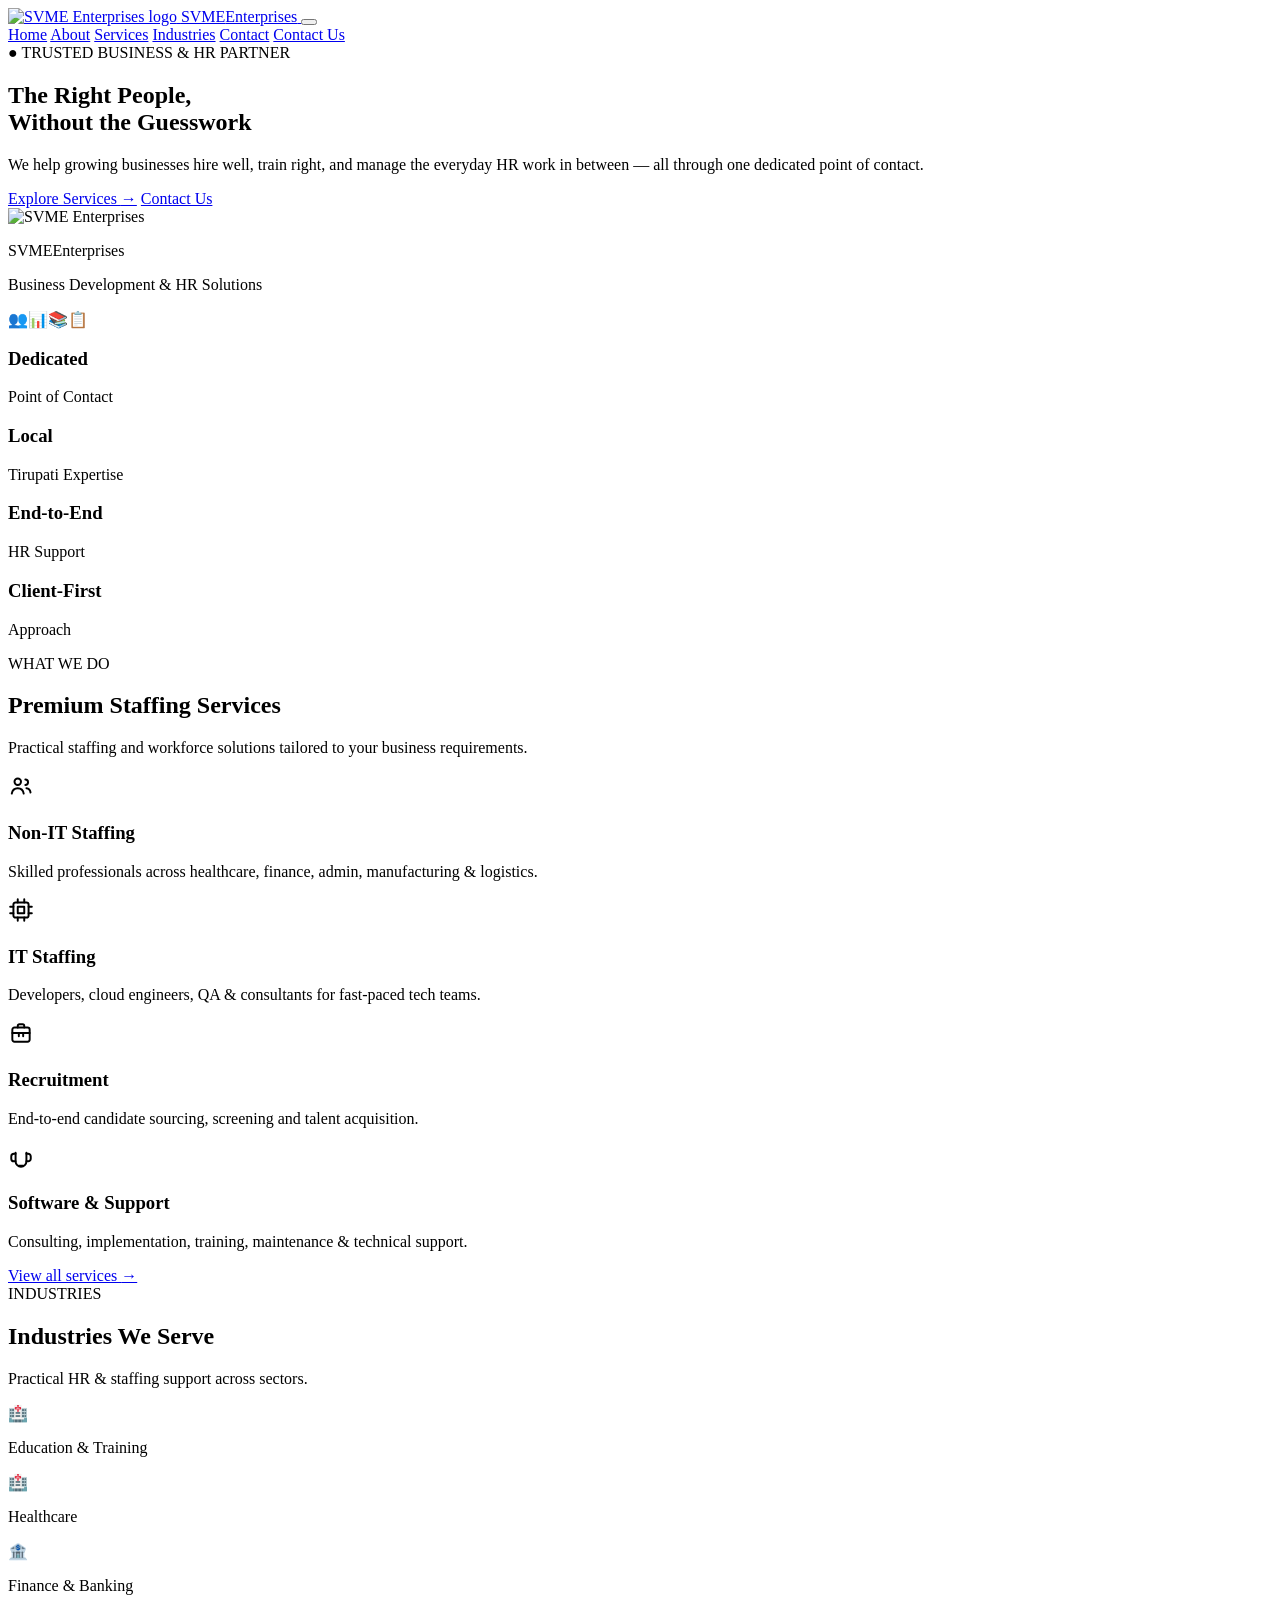
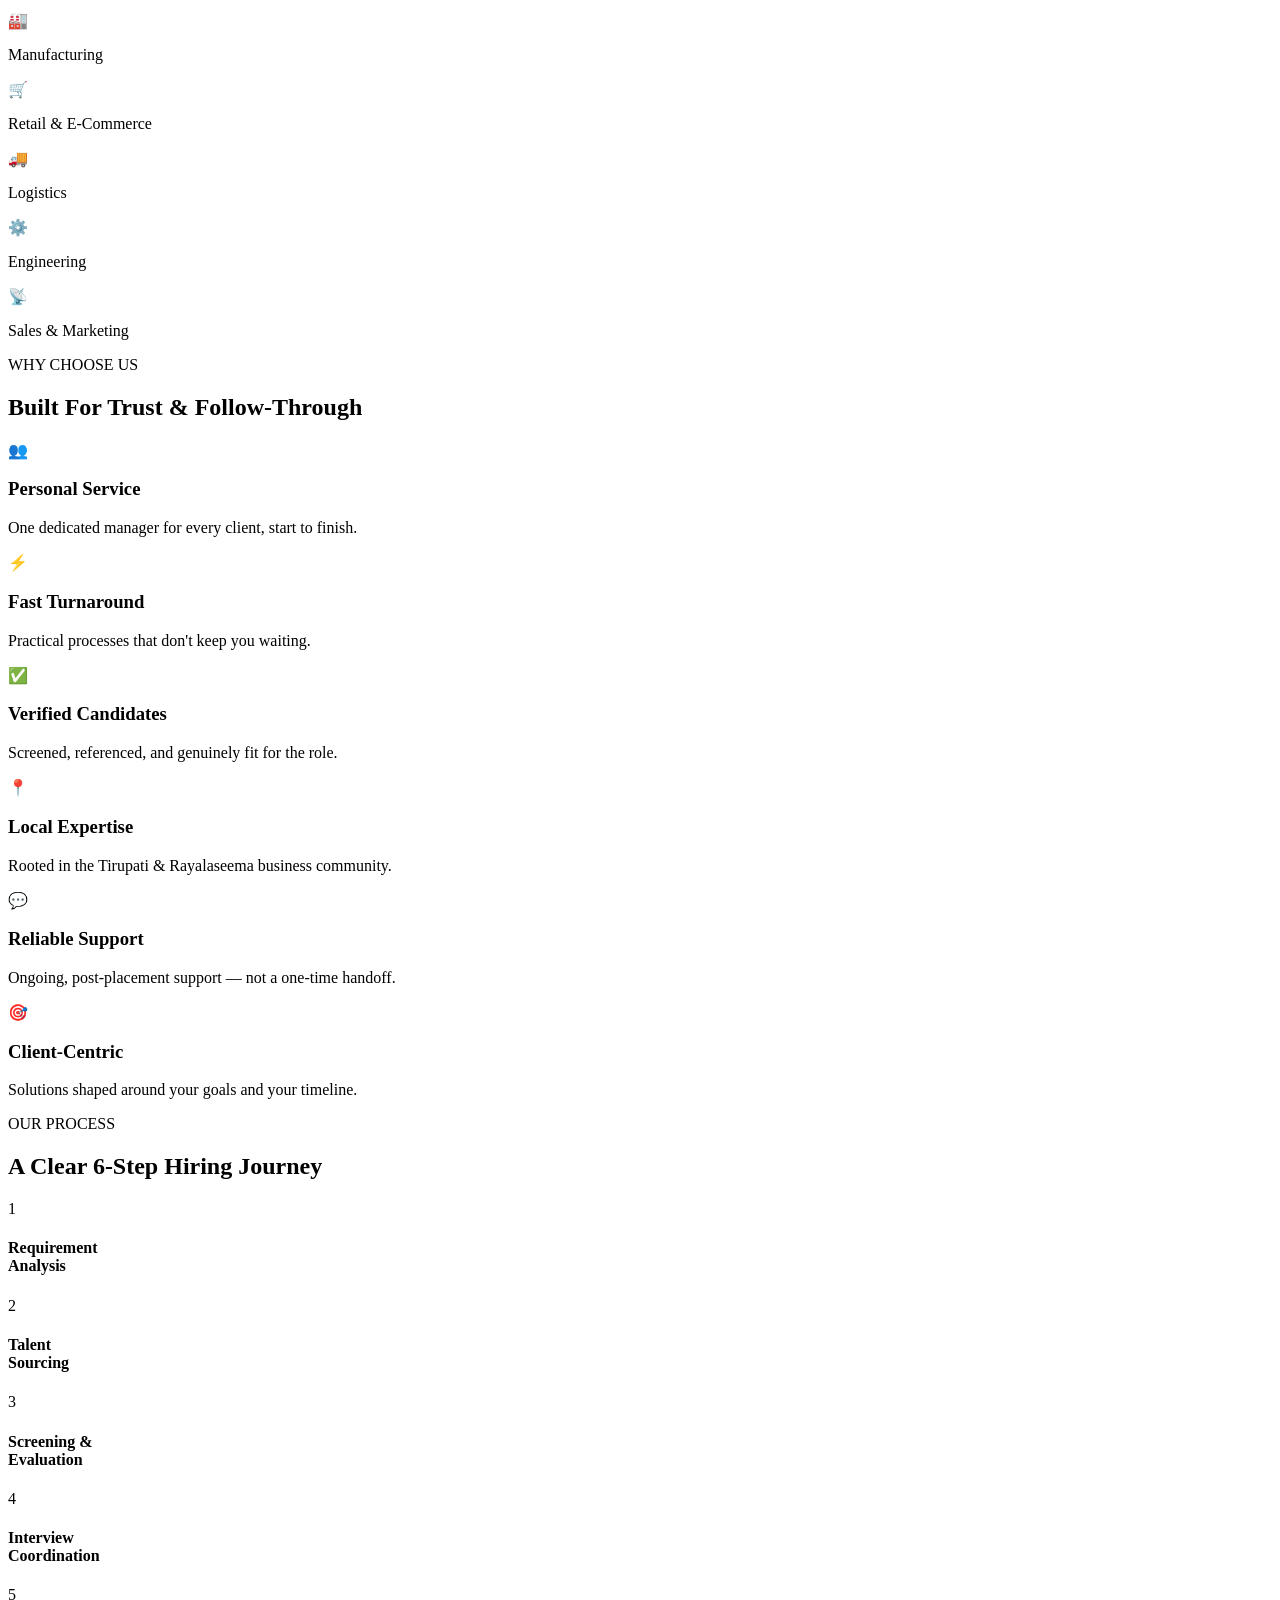
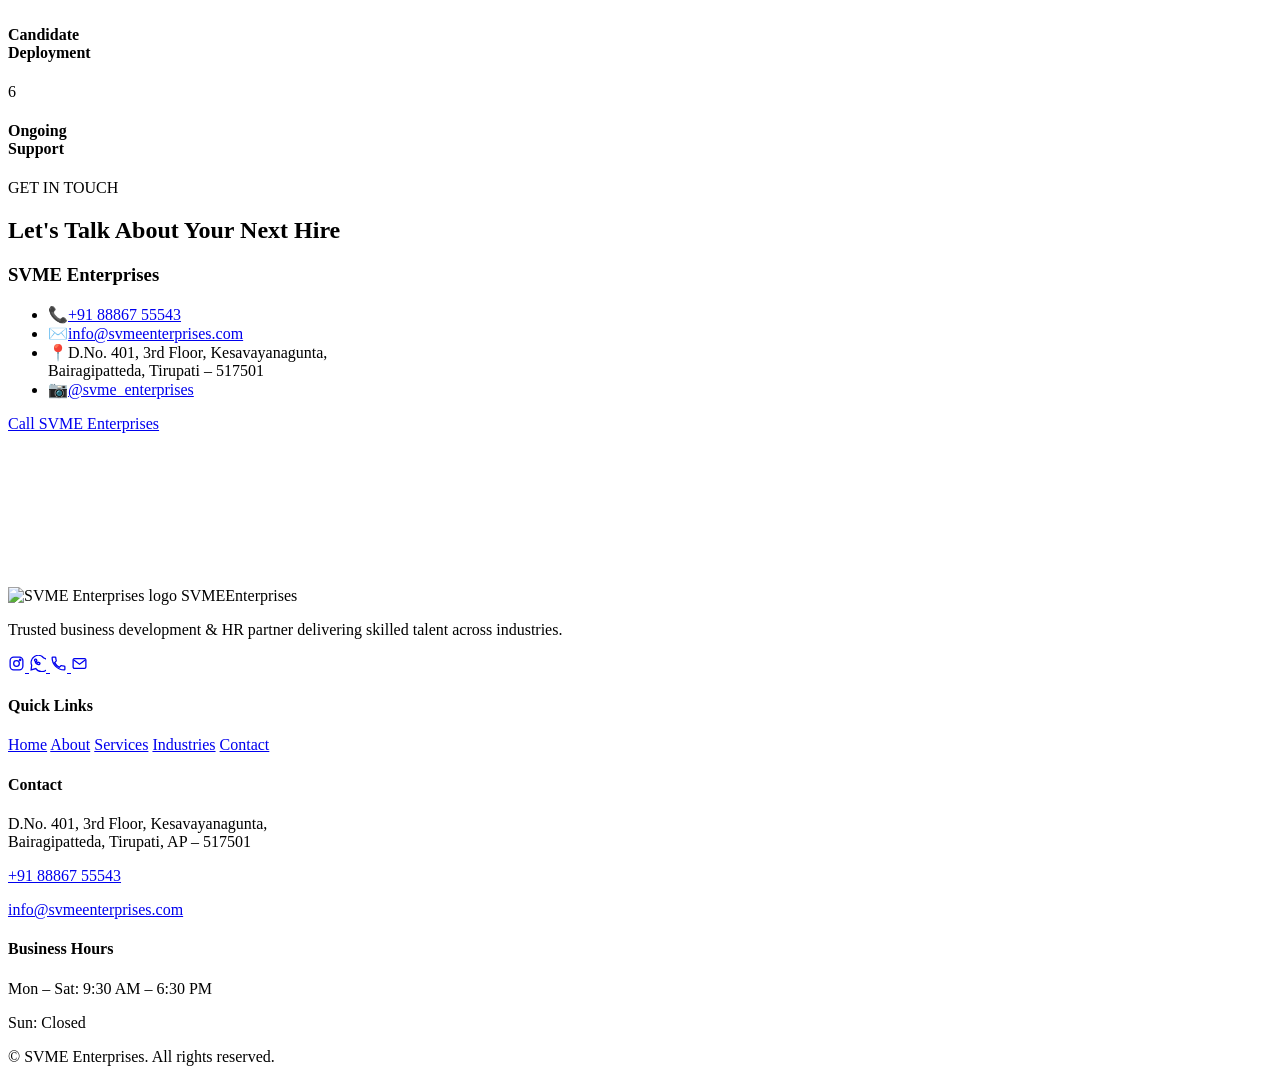
==== index.html @ 437296a8 "Add files via upload" ====
<!DOCTYPE html>
<html lang="en">
<head>
<meta charset="UTF-8">
<meta name="viewport" content="width=device-width, initial-scale=1.0">
<title>SVME Enterprises | Business Development &amp; HR Staffing Partner</title>
<meta name="description" content="SVME Enterprises — Trusted business development, recruitment &amp; HR staffing partner based in Tirupati, Andhra Pradesh.">
<link rel="icon" type="image/png" href="assets/logo.png">
<link rel="preconnect" href="https://fonts.googleapis.com">
<link rel="preconnect" href="https://fonts.gstatic.com" crossorigin>
<link href="https://fonts.googleapis.com/css2?family=Poppins:wght@500;600;700;800&amp;family=Playfair+Display:wght@700;800&amp;family=Inter:wght@400;500;600&amp;display=swap" rel="stylesheet">
<link rel="stylesheet" href="css/style.css">
</head>
<body>

<!-- Header -->
<header class="site-header" id="top">
  <div class="wrap header-inner">
    <a class="brand" href="index.html">
      <img src="assets/logo.png" alt="SVME Enterprises logo" class="brand-logo">
      <span class="brand-name"><span class="brand-svme">SVME</span><span class="brand-ent">Enterprises</span></span>
    </a>

    <button class="nav-toggle" id="navToggle" aria-label="Toggle navigation" aria-expanded="false">
      <span></span><span></span><span></span>
    </button>

    <nav class="site-nav" id="siteNav">
      <a href="index.html">Home</a>
      <a href="about.html">About</a>
      <a href="services.html">Services</a>
      <a href="#industries">Industries</a>
      <a href="contact.html">Contact</a>
      <a class="btn-gradient nav-cta" href="contact.html">Contact Us</a>
    </nav>
  </div>
</header>

<!-- Hero -->
<section class="hero">
  <div class="wrap hero-inner">
    <div class="hero-copy">
      <span class="badge">&#9679; TRUSTED BUSINESS &amp; HR PARTNER</span>
      <h1>The Right People,<br>Without the <span class="grad-text">Guesswork</span></h1>
      <p class="hero-lead">
        We help growing businesses hire well, train right, and manage the
        everyday HR work in between &mdash; all through one dedicated point
        of contact.
      </p>
      <div class="hero-actions">
        <a href="services.html" class="btn-gradient btn-lg">Explore Services <span class="arrow">&rarr;</span></a>
        <a href="contact.html" class="btn-outline btn-lg">Contact Us</a>
      </div>
    </div>

    <div class="hero-visual">
      <div class="hero-glow"></div>
      <div class="hero-card">
        <img src="assets/logo.png" alt="SVME Enterprises" class="hero-logo">
        <p class="hero-card-title"><span class="brand-svme">SVME</span><span class="brand-ent block">Enterprises</span></p>
        <p class="hero-card-sub">Business Development &amp; HR Solutions</p>
        <div class="hero-card-row">
          <span>&#128101;</span><span>&#128202;</span><span>&#128218;</span><span>&#128203;</span>
        </div>
      </div>
    </div>
  </div>
</section>

<!-- Highlights strip -->
<section class="highlights">
  <div class="wrap highlights-grid">
    <div class="highlight"><h3>Dedicated</h3><p>Point of Contact</p></div>
    <div class="highlight"><h3>Local</h3><p>Tirupati Expertise</p></div>
    <div class="highlight"><h3>End&#8209;to&#8209;End</h3><p>HR Support</p></div>
    <div class="highlight"><h3>Client&#8209;First</h3><p>Approach</p></div>
  </div>
</section>

<!-- Services -->
<section class="section services" id="services">
  <div class="wrap">
    <span class="eyebrow center">WHAT WE DO</span>
    <h2 class="center">Premium Staffing Services</h2>
    <p class="section-sub center">Practical staffing and workforce solutions tailored to your business requirements.</p>

    <div class="card-grid four">
      <div class="feature-card service-card">
        <span class="icon-badge grad-1" aria-hidden="true">
          <svg viewBox="0 0 24 24" width="26" height="26" fill="none" stroke="currentColor" stroke-width="1.8" stroke-linecap="round" stroke-linejoin="round">
            <circle cx="9" cy="8" r="3"></circle><path d="M3.5 19c.5-3.2 2.2-5 5.5-5s5 1.8 5.5 5"></path>
            <path d="M16 11a2.5 2.5 0 1 0 0-5"></path><path d="M17 14c2.2.2 3.5 1.8 3.8 4"></path>
          </svg>
        </span>
        <h3>Non-IT Staffing</h3>
        <p>Skilled professionals across healthcare, finance, admin, manufacturing &amp; logistics.</p>
      </div>

      <div class="feature-card service-card">
        <span class="icon-badge grad-2" aria-hidden="true">
          <svg viewBox="0 0 24 24" width="26" height="26" fill="none" stroke="currentColor" stroke-width="1.8" stroke-linecap="round" stroke-linejoin="round">
            <rect x="5" y="5" width="14" height="14" rx="2"></rect>
            <path d="M9 2v3M15 2v3M9 19v3M15 19v3M2 9h3M2 15h3M19 9h3M19 15h3"></path>
            <path d="M9 9h6v6H9z"></path>
          </svg>
        </span>
        <h3>IT Staffing</h3>
        <p>Developers, cloud engineers, QA &amp; consultants for fast-paced tech teams.</p>
      </div>

      <div class="feature-card service-card">
        <span class="icon-badge grad-3" aria-hidden="true">
          <svg viewBox="0 0 24 24" width="26" height="26" fill="none" stroke="currentColor" stroke-width="1.8" stroke-linecap="round" stroke-linejoin="round">
            <rect x="4" y="7" width="16" height="13" rx="2"></rect>
            <path d="M9 7V5.5A1.5 1.5 0 0 1 10.5 4h3A1.5 1.5 0 0 1 15 5.5V7M4 12h16"></path>
            <path d="M10 12v3M14 12v3"></path>
          </svg>
        </span>
        <h3>Recruitment</h3>
        <p>End-to-end candidate sourcing, screening and talent acquisition.</p>
      </div>

      <div class="feature-card service-card">
        <span class="icon-badge grad-4" aria-hidden="true">
          <svg viewBox="0 0 24 24" width="26" height="26" fill="none" stroke="currentColor" stroke-width="1.8" stroke-linecap="round" stroke-linejoin="round">
            <path d="M7 8v8a5 5 0 0 0 10 0V8"></path>
            <path d="M7 9H5.5A2.5 2.5 0 0 0 3 11.5v2A2.5 2.5 0 0 0 5.5 16H7M17 9h1.5a2.5 2.5 0 0 1 2.5 2.5v2a2.5 2.5 0 0 1-2.5 2.5H17"></path>
            <path d="M10 20h4"></path>
          </svg>
        </span>
        <h3>Software &amp; Support</h3>
        <p>Consulting, implementation, training, maintenance &amp; technical support.</p>
      </div>
    </div>

    <div class="services-link-wrap">
      <a href="services.html" class="services-link">View all services <span aria-hidden="true">&rarr;</span></a>
    </div>
  </div>
</section>

<!-- Industries -->
<section class="section industries" id="industries">
  <div class="wrap">
    <span class="eyebrow center">INDUSTRIES</span>
    <h2 class="center">Industries We Serve</h2>
    <p class="section-sub center">Practical HR &amp; staffing support across sectors.</p>

    <div class="card-grid four industry-grid">
      <div class="industry-card"><span class="icon-badge grad-1">&#127973;</span><p>Education &amp; Training</p></div>
      <div class="industry-card"><span class="icon-badge grad-2">&#127973;&#65039;</span><p>Healthcare</p></div>
      <div class="industry-card"><span class="icon-badge grad-3">&#127974;</span><p>Finance &amp; Banking</p></div>
      <div class="industry-card"><span class="icon-badge grad-4">&#127981;</span><p>Manufacturing</p></div>
      <div class="industry-card"><span class="icon-badge grad-1">&#128722;</span><p>Retail &amp; E-Commerce</p></div>
      <div class="industry-card"><span class="icon-badge grad-2">&#128666;</span><p>Logistics</p></div>
      <div class="industry-card"><span class="icon-badge grad-3">&#9881;&#65039;</span><p>Engineering</p></div>
      <div class="industry-card"><span class="icon-badge grad-4">&#128225;</span><p>Sales &amp; Marketing</p></div>
    </div>
  </div>
</section>

<!-- Why choose us -->
<section class="section why">
  <div class="wrap">
    <span class="eyebrow center">WHY CHOOSE US</span>
    <h2 class="center">Built For Trust &amp; Follow&#8209;Through</h2>

    <div class="card-grid three">
      <div class="feature-card">
        <span class="icon-badge grad-1">&#128101;</span>
        <h3>Personal Service</h3>
        <p>One dedicated manager for every client, start to finish.</p>
      </div>
      <div class="feature-card">
        <span class="icon-badge grad-2">&#9889;</span>
        <h3>Fast Turnaround</h3>
        <p>Practical processes that don't keep you waiting.</p>
      </div>
      <div class="feature-card">
        <span class="icon-badge grad-3">&#9989;</span>
        <h3>Verified Candidates</h3>
        <p>Screened, referenced, and genuinely fit for the role.</p>
      </div>
      <div class="feature-card">
        <span class="icon-badge grad-4">&#128205;</span>
        <h3>Local Expertise</h3>
        <p>Rooted in the Tirupati &amp; Rayalaseema business community.</p>
      </div>
      <div class="feature-card">
        <span class="icon-badge grad-1">&#128172;</span>
        <h3>Reliable Support</h3>
        <p>Ongoing, post-placement support &mdash; not a one-time handoff.</p>
      </div>
      <div class="feature-card">
        <span class="icon-badge grad-2">&#127919;</span>
        <h3>Client-Centric</h3>
        <p>Solutions shaped around your goals and your timeline.</p>
      </div>
    </div>
  </div>
</section>

<!-- Process -->
<section class="section process">
  <div class="wrap">
    <span class="eyebrow center light">OUR PROCESS</span>
    <h2 class="center light">A Clear 6&#8209;Step Hiring Journey</h2>

    <div class="process-grid">
      <div class="process-step"><span class="step-badge">1</span><h4>Requirement<br>Analysis</h4></div>
      <div class="process-step"><span class="step-badge">2</span><h4>Talent<br>Sourcing</h4></div>
      <div class="process-step"><span class="step-badge">3</span><h4>Screening &amp;<br>Evaluation</h4></div>
      <div class="process-step"><span class="step-badge">4</span><h4>Interview<br>Coordination</h4></div>
      <div class="process-step"><span class="step-badge">5</span><h4>Candidate<br>Deployment</h4></div>
      <div class="process-step"><span class="step-badge">6</span><h4>Ongoing<br>Support</h4></div>
    </div>
  </div>
</section>

<!-- Contact -->
<section class="section contact" id="contact">
  <div class="wrap">
    <span class="eyebrow center">GET IN TOUCH</span>
    <h2 class="center">Let's Talk About Your Next Hire</h2>

    <div class="contact-grid">
      <div class="contact-card">
        <h3>SVME Enterprises</h3>
        <!-- <p class="contact-person">V. Vinathi &mdash; BD / HR Manager</p> -->

        <ul class="contact-list">
          <li><span class="c-icon">&#128222;</span><a href="tel:+918886755543">+91 88867 55543</a></li>
          <li><span class="c-icon">&#9993;&#65039;</span><a href="mailto:info@svmeenterprises.com">info@svmeenterprises.com</a></li>
          <li><span class="c-icon">&#128205;</span><span>D.No. 401, 3rd Floor, Kesavayanagunta,<br>Bairagipatteda, Tirupati &ndash; 517501</span></li>
          <li><span class="c-icon">&#128247;</span><a href="https://www.instagram.com/svme_enterprises?igsh=MTJnbjJmdXRpMzVmag==" target="_blank" rel="noopener">@svme_enterprises</a></li>
        </ul>

        <a href="tel:+918886755543" class="btn-gradient btn-block">Call SVME Enterprises</a>
      </div>

      <div class="map-card">
        <iframe
          src="https://www.google.com/maps/embed?pb=!1m17!1m12!1m3!1d3877.654343580794!2d79.4210517750878!3d13.617910686760137!2m3!1f0!2f0!3f0!3m2!1i1024!2i768!4f13.1!3m2!1m1!2zMTPCsDM3JzA0LjUiTiA3OcKwMjUnMjUuMSJF!5e0!3m2!1sen!2sin!4v1786775547963!5m2!1sen!2sin"
          width="100%" height="100%" style="border:0;" allowfullscreen="" loading="lazy"
          referrerpolicy="strict-origin-when-cross-origin" title="SVME Enterprises location">
        </iframe>
      </div>
    </div>
  </div>
</section>

<!-- Footer -->
<footer class="site-footer">
  <div class="wrap footer-grid">
    <div class="footer-brand">
      <div class="footer-logo-box">
        <img src="assets/logo.png" alt="SVME Enterprises logo" class="footer-logo">
        <span class="footer-logo-text"><span class="brand-svme">SVME</span><span class="brand-ent block">Enterprises</span></span>
      </div>
      <p class="footer-tag">Trusted business development &amp; HR partner delivering skilled talent across industries.</p>
      <div class="footer-social">
        <a href="https://www.instagram.com/svme_enterprises?igsh=MTJnbjJmdXRpMzVmag==" target="_blank" rel="noopener" aria-label="Instagram">
          <svg viewBox="0 0 24 24" width="17" height="17" fill="none" stroke="currentColor" stroke-width="1.8"><rect x="3" y="3" width="18" height="18" rx="5"/><circle cx="12" cy="12" r="4"/><circle cx="17.2" cy="6.8" r="1"/></svg>
        </a>
        <a href="https://wa.me/918886755543" target="_blank" rel="noopener" aria-label="WhatsApp">
          <svg viewBox="0 0 24 24" width="17" height="17" fill="none" stroke="currentColor" stroke-width="1.8"><path d="M20.5 3.9A10 10 0 0 0 3.8 14.4L3 21l6.7-1.8A10 10 0 1 0 20.5 3.9Z"/><path d="M8.6 8.4c.3 2.6 2.5 4.8 5.1 5.1.8.1 1.5-.4 1.7-1.1l.1-.6a.8.8 0 0 0-.4-.9l-1.4-.6a.8.8 0 0 0-.9.2l-.4.5a5.1 5.1 0 0 1-2.1-2.1l.5-.4a.8.8 0 0 0 .2-.9l-.6-1.4a.8.8 0 0 0-.9-.4l-.6.1c-.7.2-1.2.9-1.1 1.7Z"/></svg>
        </a>
        <a href="tel:+918886755543" aria-label="Call SVME Enterprises">
          <svg viewBox="0 0 24 24" width="17" height="17" fill="none" stroke="currentColor" stroke-width="1.8"><path d="M6.6 10.8c1.4 2.8 3.8 5.2 6.6 6.6l2.2-2.2c.3-.3.7-.4 1-.2 1.1.4 2.3.6 3.6.6.6 0 1 .4 1 1V20c0 .6-.4 1-1 1C10.6 21 3 13.4 3 4c0-.6.4-1 1-1h3.2c.6 0 1 .4 1 1 0 1.3.2 2.5.6 3.6.1.4 0 .8-.2 1L6.6 10.8z"/></svg>
        </a>
        <a href="mailto:info@svmeenterprises.com" aria-label="Email SVME Enterprises">
          <svg viewBox="0 0 24 24" width="17" height="17" fill="none" stroke="currentColor" stroke-width="1.8"><rect x="3" y="5" width="18" height="14" rx="2"/><path d="m4 7 8 6 8-6"/></svg>
        </a>
      </div>
    </div>

    <div class="footer-col">
      <h4>Quick Links</h4>
      <a href="index.html">Home</a>
      <a href="about.html">About</a>
      <a href="services.html">Services</a>
      <a href="#industries">Industries</a>
      <a href="contact.html">Contact</a>
    </div>

    <div class="footer-col">
      <h4>Contact</h4>
      <p>D.No. 401, 3rd Floor, Kesavayanagunta,<br>Bairagipatteda, Tirupati, AP &ndash; 517501</p>
      <p><a href="tel:+918886755543">+91 88867 55543</a></p>
      <p><a href="mailto:info@svmeenterprises.com">info@svmeenterprises.com</a></p>
    </div>

    <div class="footer-col">
      <h4>Business Hours</h4>
      <p>Mon &ndash; Sat: 9:30 AM &ndash; 6:30 PM</p>
      <p>Sun: Closed</p>
    </div>
  </div>
  <p class="footer-copy">&copy; <span id="year"></span> SVME Enterprises. All rights reserved.</p>
</footer>

<script src="js/script.js"></script>
</body>
</html>
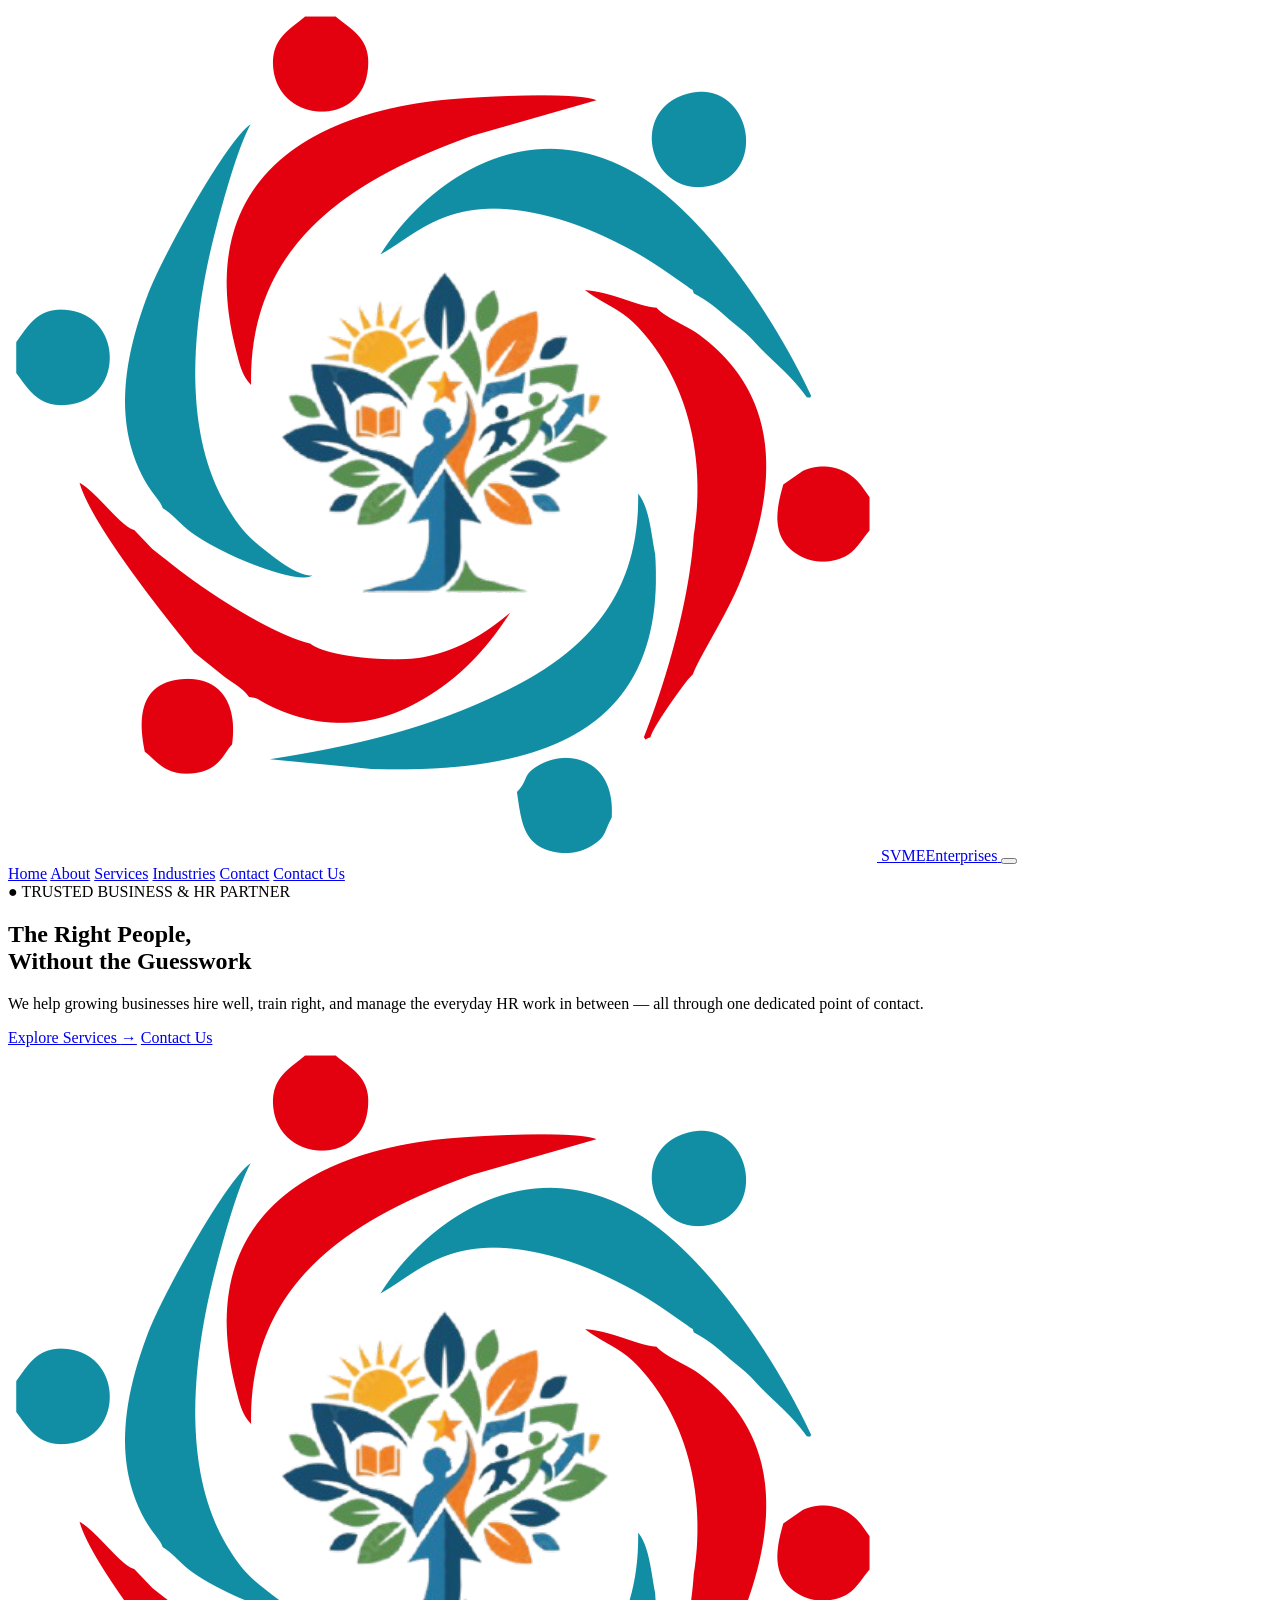
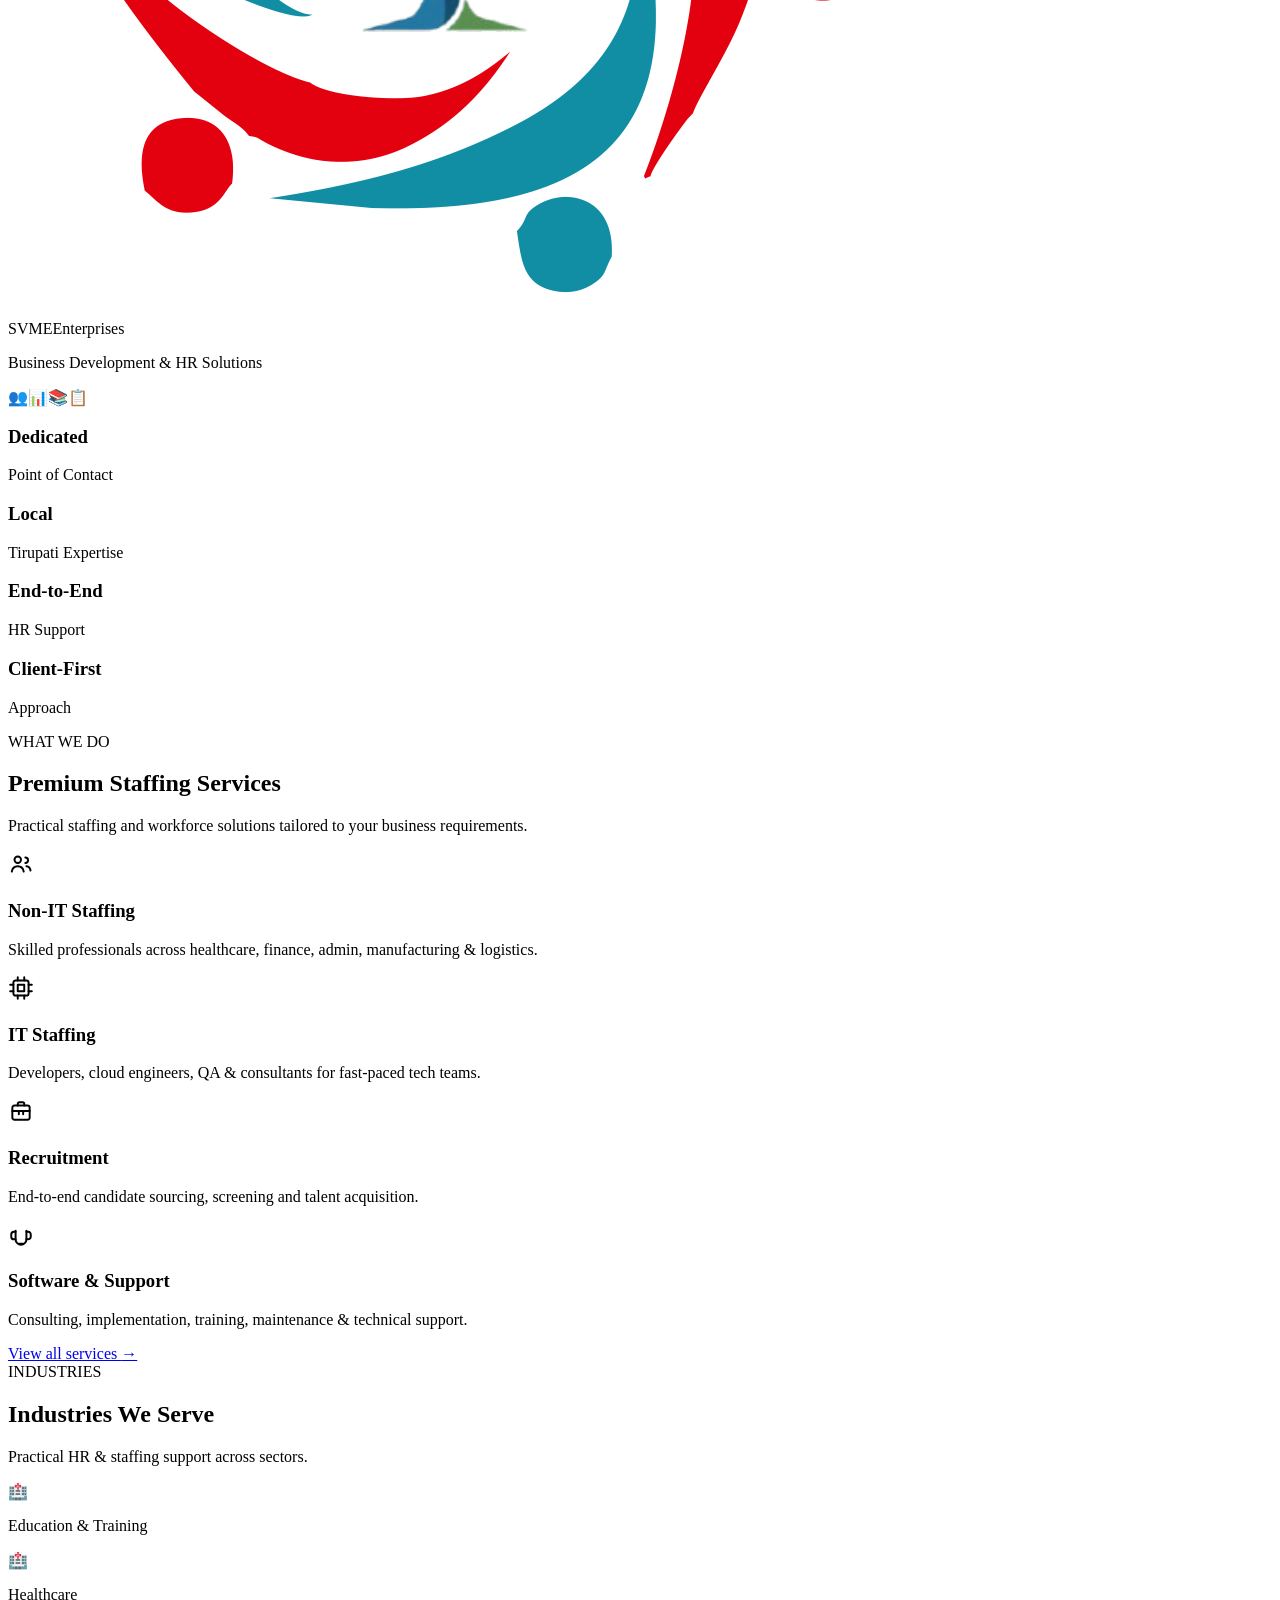
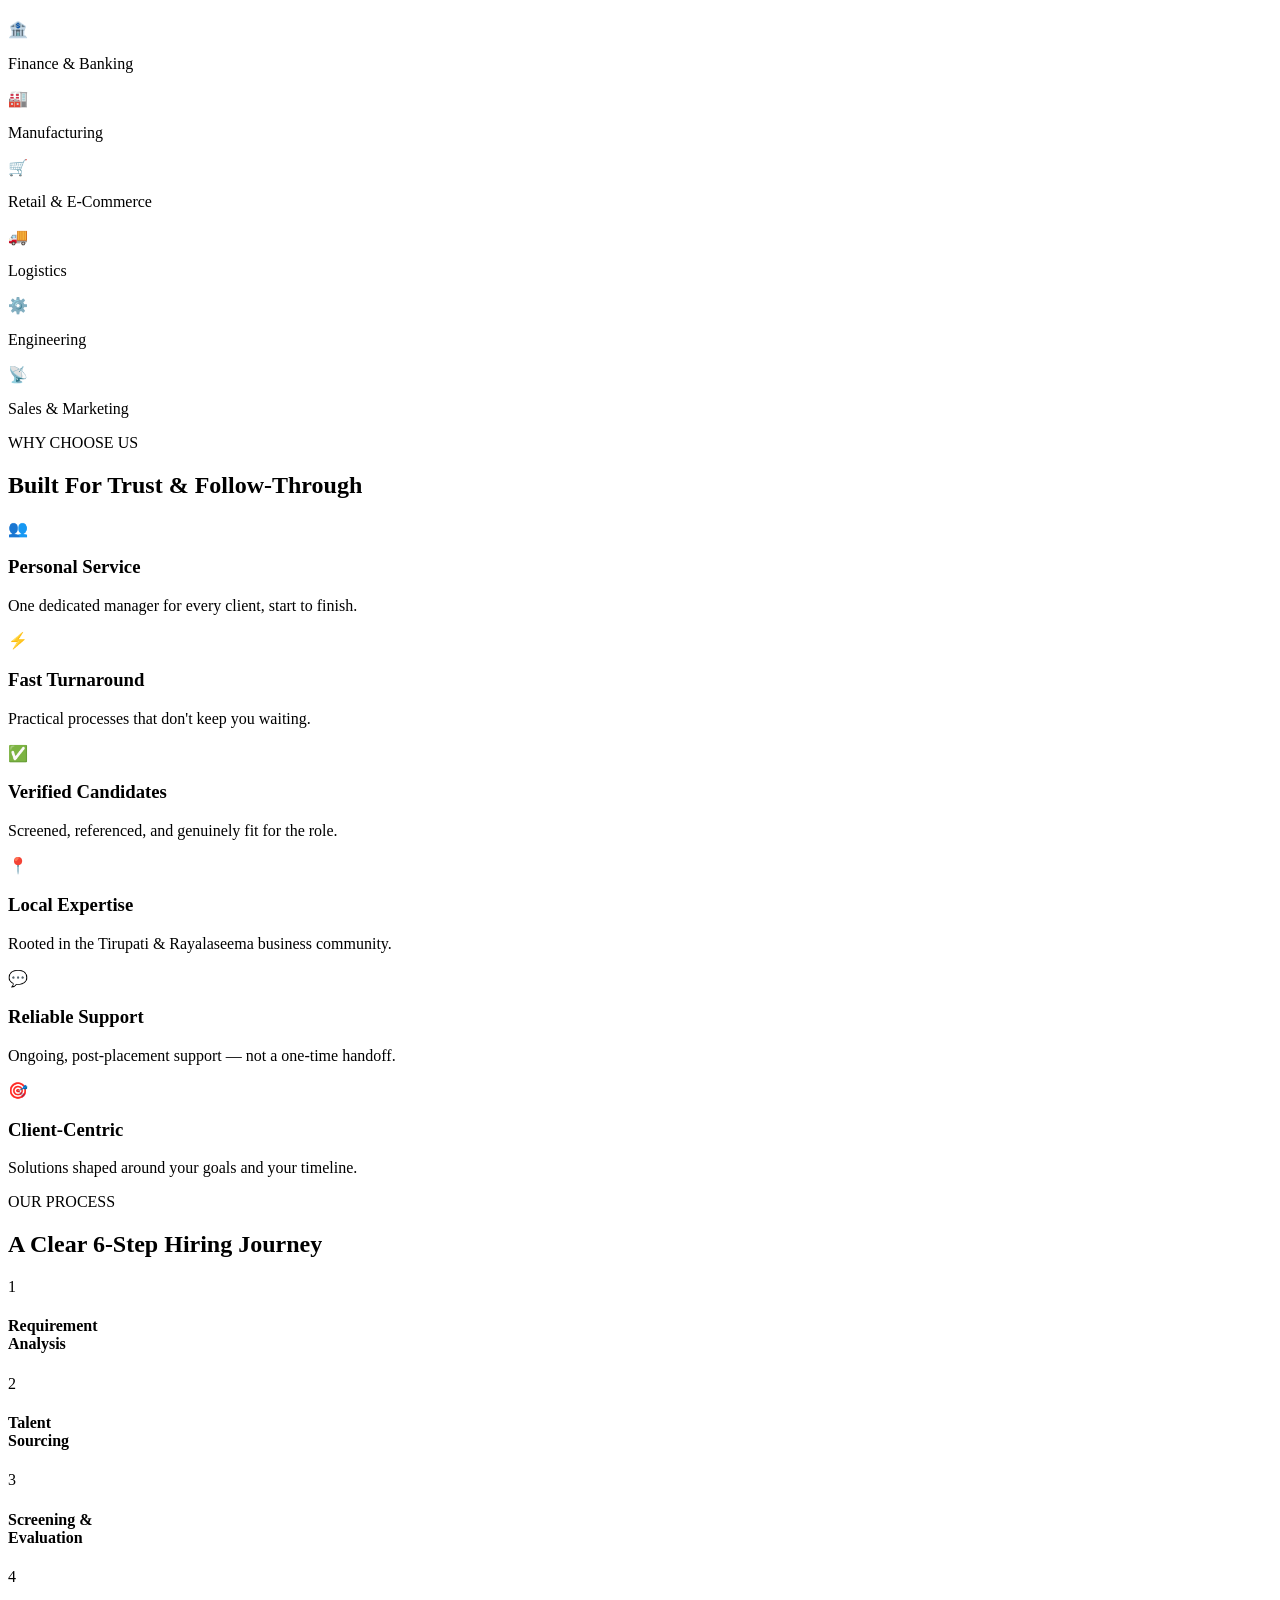
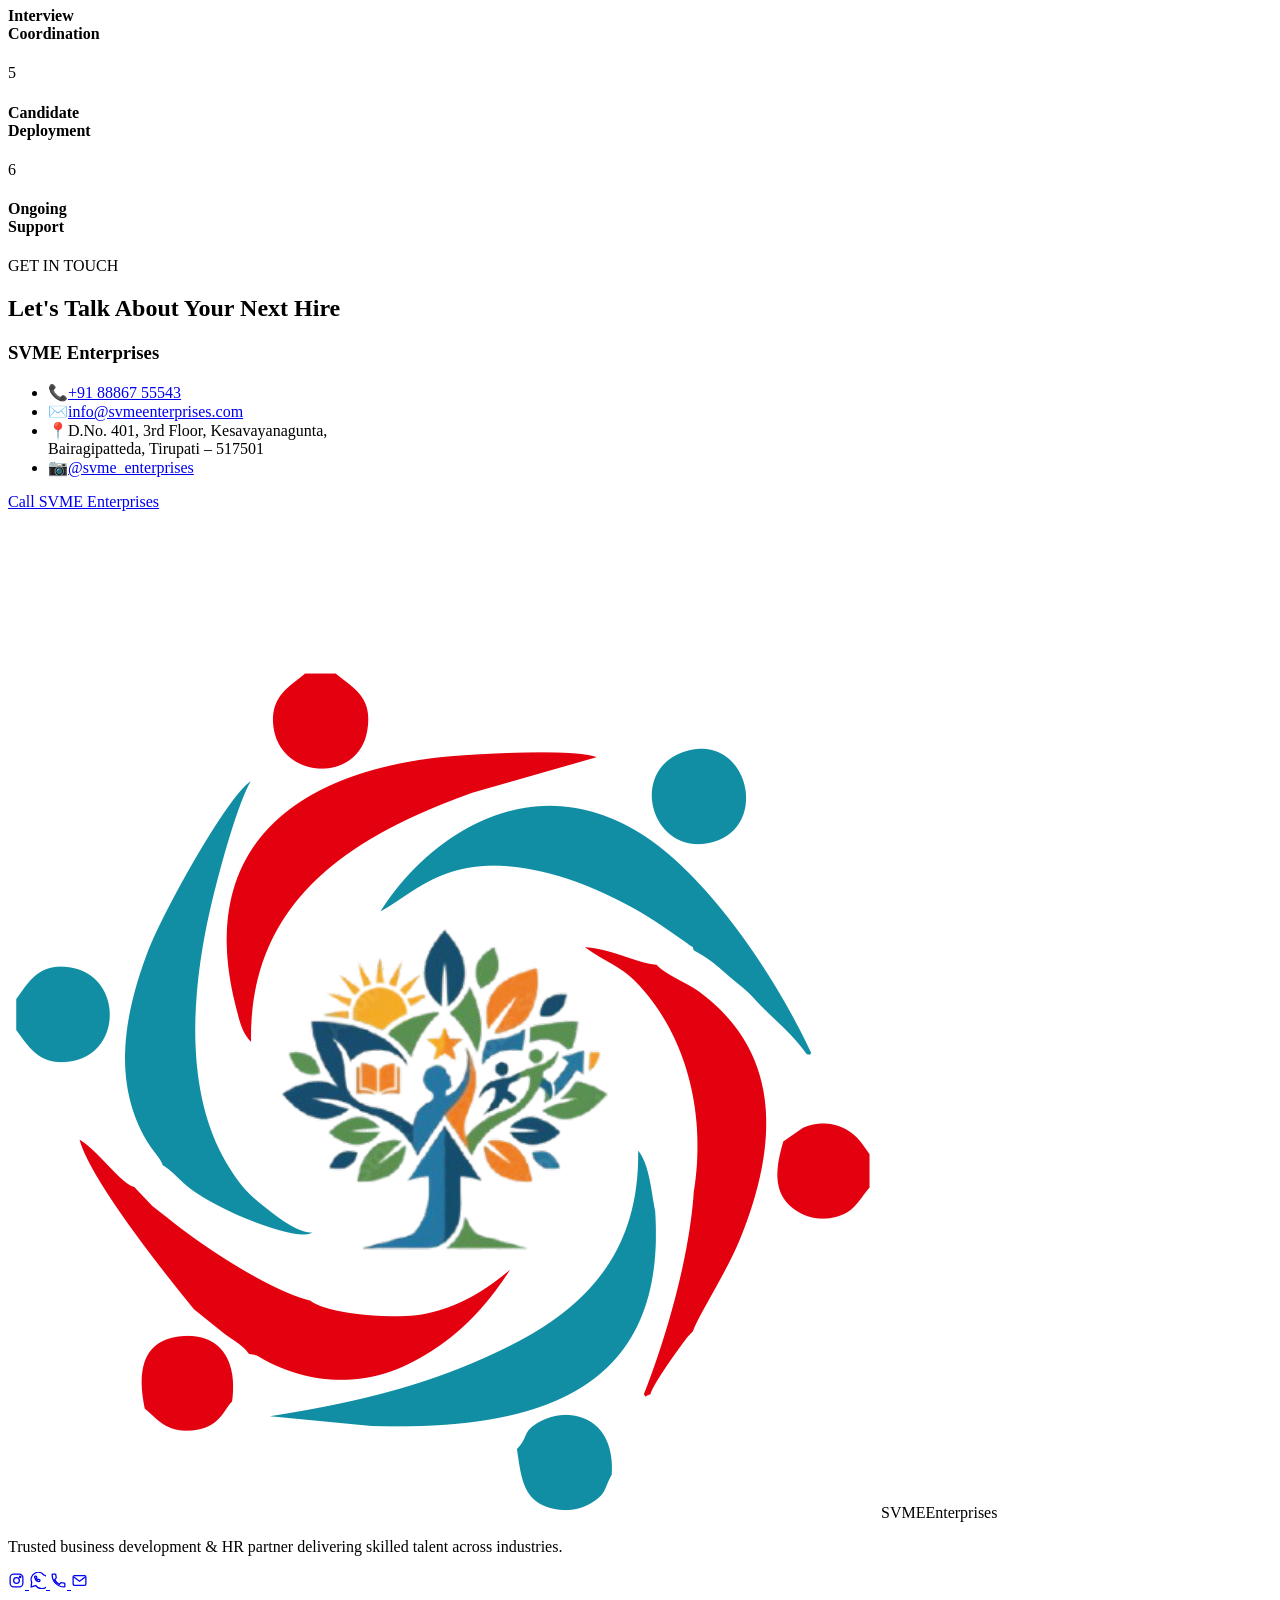
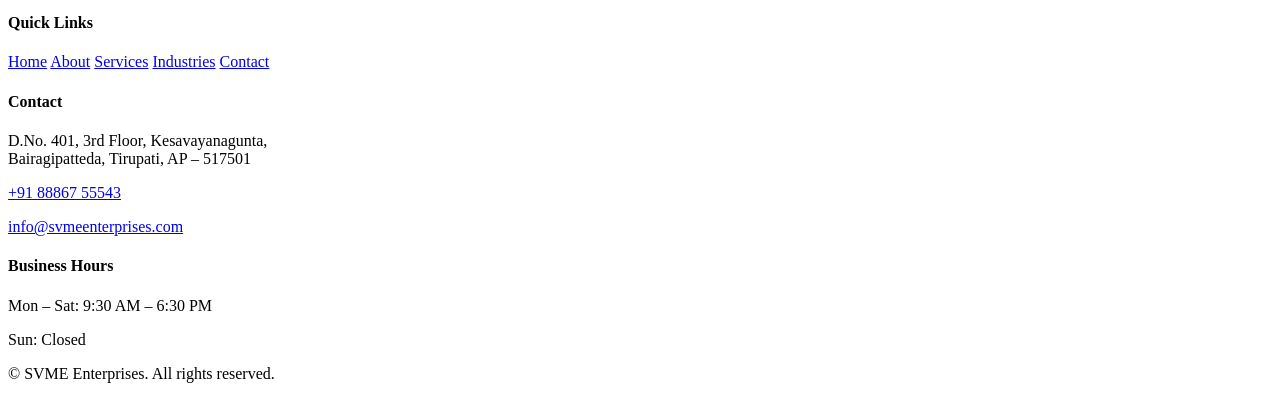
==== commit c698141c: "Update logo image paths in index.html" ====
--- a/index.html
+++ b/index.html
@@ -5,7 +5,7 @@
 <meta name="viewport" content="width=device-width, initial-scale=1.0">
 <title>SVME Enterprises | Business Development &amp; HR Staffing Partner</title>
 <meta name="description" content="SVME Enterprises — Trusted business development, recruitment &amp; HR staffing partner based in Tirupati, Andhra Pradesh.">
-<link rel="icon" type="image/png" href="assets/logo.png">
+<link rel="icon" type="image/png" href="logo.png">
 <link rel="preconnect" href="https://fonts.googleapis.com">
 <link rel="preconnect" href="https://fonts.gstatic.com" crossorigin>
 <link href="https://fonts.googleapis.com/css2?family=Poppins:wght@500;600;700;800&amp;family=Playfair+Display:wght@700;800&amp;family=Inter:wght@400;500;600&amp;display=swap" rel="stylesheet">
@@ -17,7 +17,7 @@
 <header class="site-header" id="top">
   <div class="wrap header-inner">
     <a class="brand" href="index.html">
-      <img src="assets/logo.png" alt="SVME Enterprises logo" class="brand-logo">
+      <img src="logo.png" alt="SVME Enterprises logo" class="brand-logo">
       <span class="brand-name"><span class="brand-svme">SVME</span><span class="brand-ent">Enterprises</span></span>
     </a>
 
@@ -56,7 +56,7 @@
     <div class="hero-visual">
       <div class="hero-glow"></div>
       <div class="hero-card">
-        <img src="assets/logo.png" alt="SVME Enterprises" class="hero-logo">
+        <img src="logo.png" alt="SVME Enterprises" class="hero-logo">
         <p class="hero-card-title"><span class="brand-svme">SVME</span><span class="brand-ent block">Enterprises</span></p>
         <p class="hero-card-sub">Business Development &amp; HR Solutions</p>
         <div class="hero-card-row">
@@ -254,7 +254,7 @@
   <div class="wrap footer-grid">
     <div class="footer-brand">
       <div class="footer-logo-box">
-        <img src="assets/logo.png" alt="SVME Enterprises logo" class="footer-logo">
+        <img src="logo.png" alt="SVME Enterprises logo" class="footer-logo">
         <span class="footer-logo-text"><span class="brand-svme">SVME</span><span class="brand-ent block">Enterprises</span></span>
       </div>
       <p class="footer-tag">Trusted business development &amp; HR partner delivering skilled talent across industries.</p>
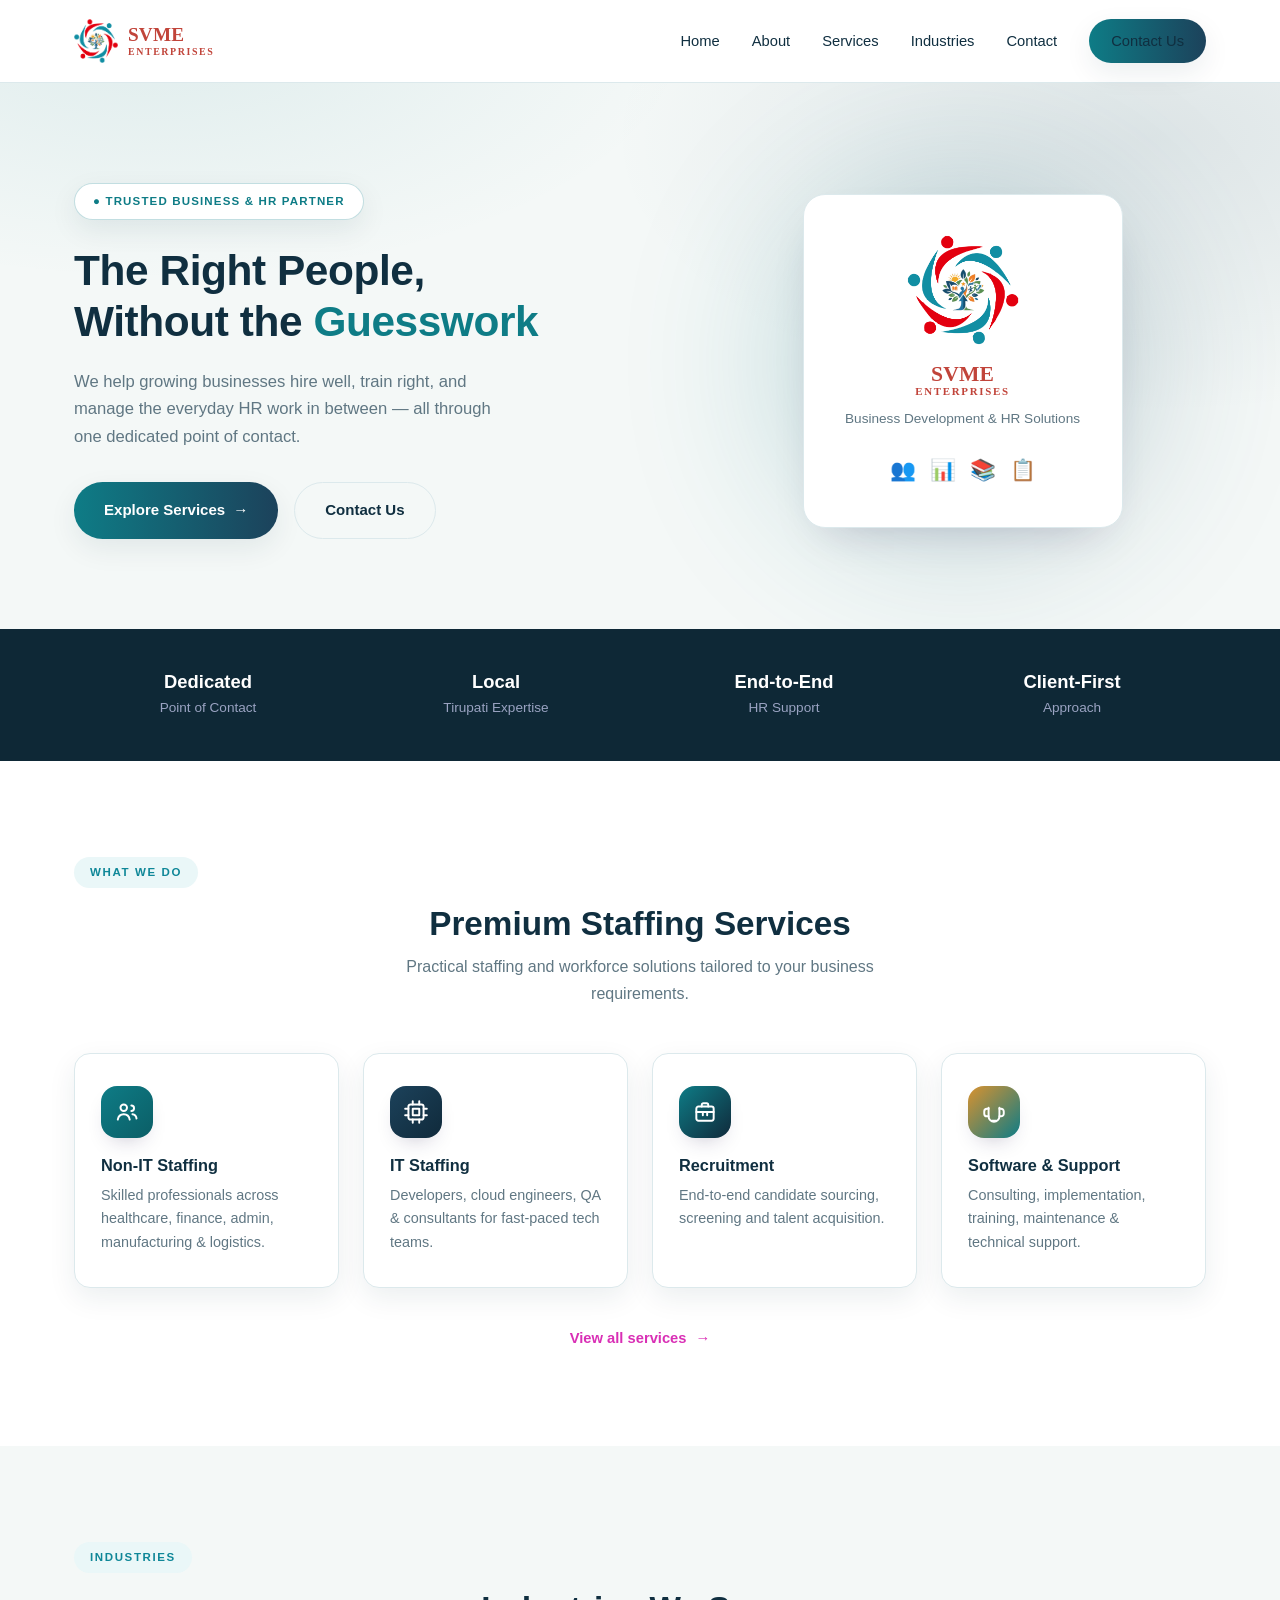
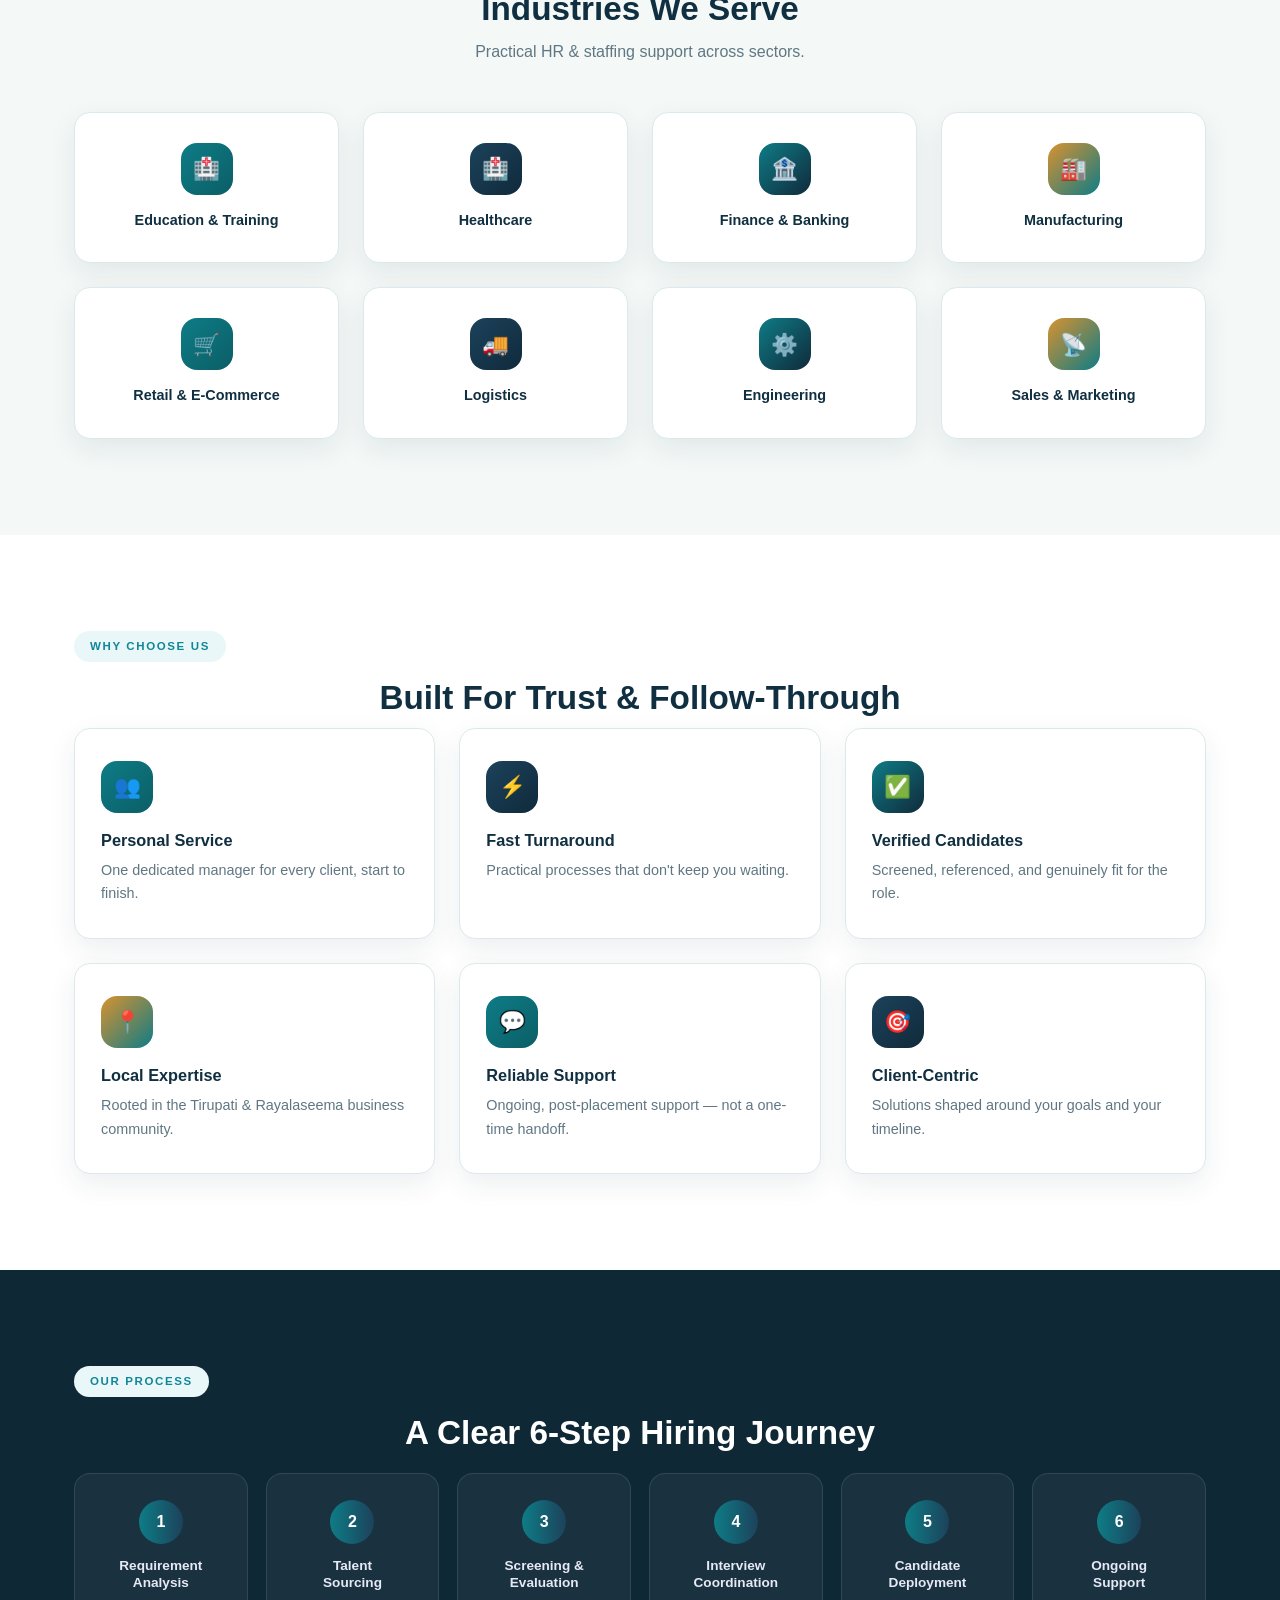
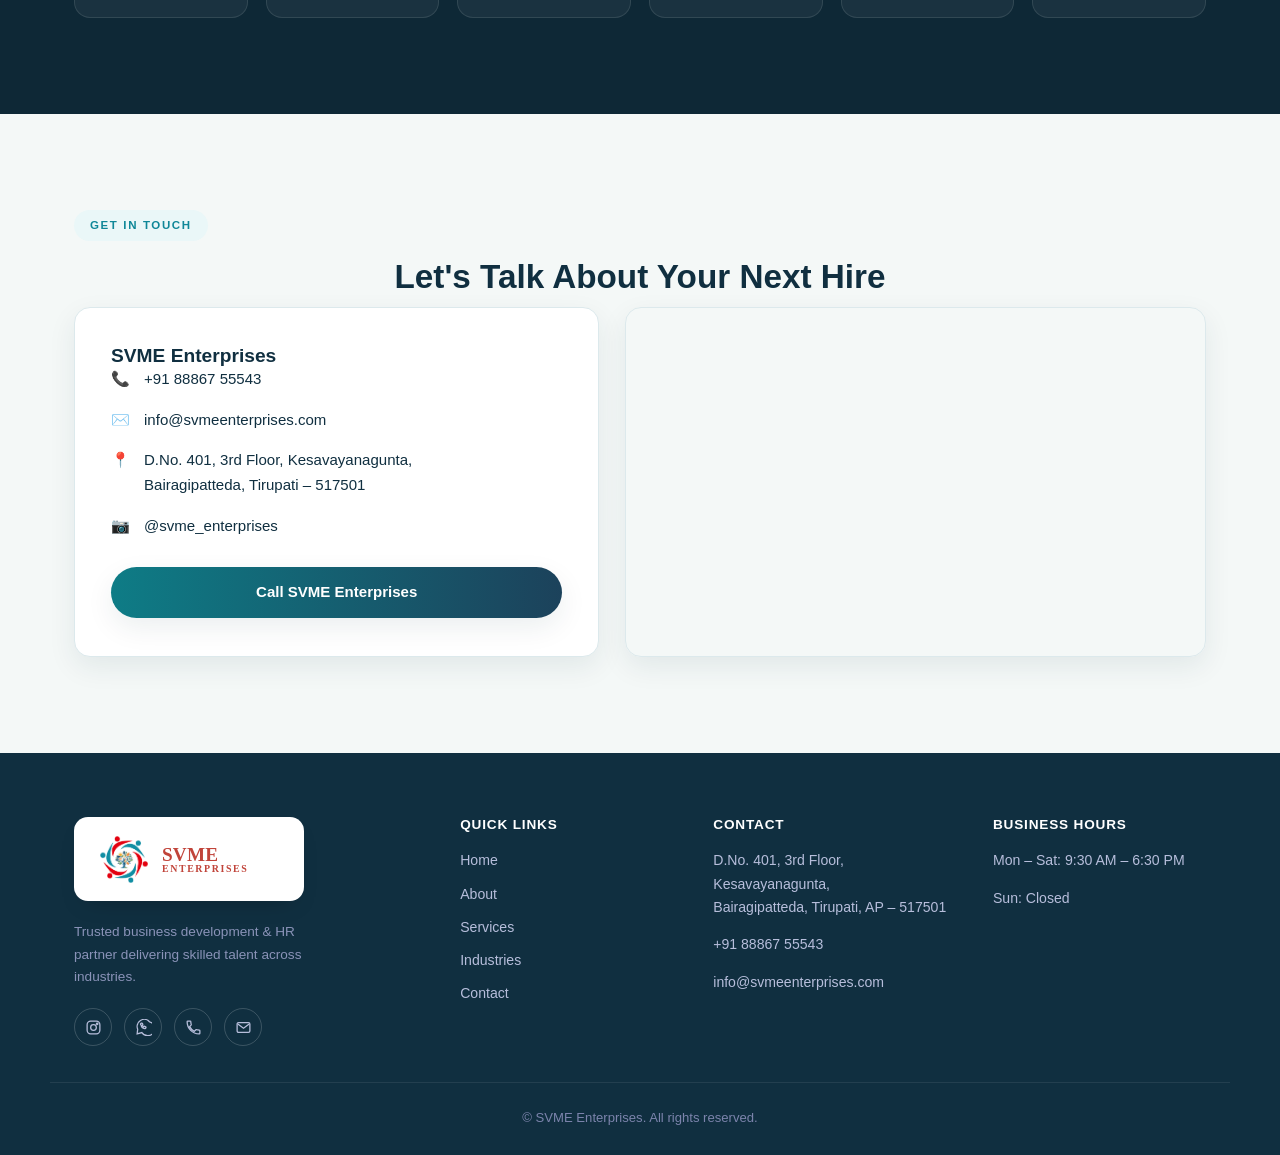
==== commit 481e9446: "Fix stylesheet link in index.html" ====
--- a/index.html
+++ b/index.html
@@ -9,7 +9,7 @@
 <link rel="preconnect" href="https://fonts.googleapis.com">
 <link rel="preconnect" href="https://fonts.gstatic.com" crossorigin>
 <link href="https://fonts.googleapis.com/css2?family=Poppins:wght@500;600;700;800&amp;family=Playfair+Display:wght@700;800&amp;family=Inter:wght@400;500;600&amp;display=swap" rel="stylesheet">
-<link rel="stylesheet" href="css/style.css">
+<link rel="stylesheet" href="style.css">
 </head>
 <body>
 
--- a/style.css
+++ b/style.css
@@ -0,0 +1,575 @@
+/* ============================================
+   SVME Enterprises — aedutree-inspired theme
+   ============================================ */
+:root{
+  --p1: #0E7C86;   /* teal       */
+  --p2: #1C425B;   /* navy-soft  */
+  --p3: #102A3B;   /* deep navy  */
+  --gold: #D9922F; /* accent     */
+  --coral: #C1443A; /* wordmark red, from card/logo */
+  --grad: linear-gradient(90deg, var(--p1), var(--p2));
+
+  --ink:    #102A3B;
+  --muted:  #5B6B72;
+  --line:   #E4E9E9;
+  --bg:     #FFFFFF;
+  --bg-tint: #F4F8F7;
+  --navy:   #0E2836;
+
+  --font-head: 'Poppins', 'Segoe UI', sans-serif;
+  --font-body: 'Inter', 'Segoe UI', sans-serif;
+
+  --radius: 16px;
+  --shadow: 0 20px 45px -22px rgba(30,20,70,.22);
+  --shadow-sm: 0 8px 22px -12px rgba(30,20,70,.18);
+}
+
+*{ box-sizing:border-box; }
+html{ scroll-behavior:smooth; }
+body{
+  margin:0;
+  font-family: var(--font-body);
+  color: var(--ink);
+  background: var(--bg);
+  line-height:1.65;
+  -webkit-font-smoothing:antialiased;
+}
+img{ max-width:100%; display:block; }
+a{ color:inherit; text-decoration:none; }
+ul{ margin:0; padding:0; list-style:none; }
+h1,h2,h3,h4{ font-family: var(--font-head); color: var(--ink); margin:0; line-height:1.2; }
+
+.wrap{ width:100%; max-width:1180px; margin:0 auto; padding:0 24px; }
+
+.eyebrow{
+  display:inline-block;
+  font-family: var(--font-head);
+  font-weight:600;
+  font-size:.72rem;
+  letter-spacing:.14em;
+  text-transform:uppercase;
+  color: var(--p1);
+  background: rgba(14,124,134,.08);
+  padding: 6px 16px;
+  border-radius:999px;
+  margin-bottom:16px;
+}
+.eyebrow.light{ color:#BFE3E6; background: rgba(255,255,255,.08); }
+.center{ text-align:center; }
+h2.center{ margin-bottom:10px; }
+.section-sub{ color: var(--muted); max-width:56ch; margin: 0 auto 46px; }
+.section-sub.center{ margin-left:auto; margin-right:auto; }
+
+.section{ padding: 96px 0; }
+.section h2{ font-size: clamp(1.6rem, 2.6vw, 2.15rem); }
+
+.grad-text{
+  color: var(--p1);
+}
+
+/* ============================================
+   Buttons
+   ============================================ */
+.btn-gradient{
+  display:inline-flex; align-items:center; gap:8px;
+  font-family: var(--font-head); font-weight:600; font-size:.94rem;
+  color:#fff; background: var(--grad);
+  padding: 13px 26px; border-radius:999px;
+  box-shadow: var(--shadow-sm);
+  transition: transform .18s ease, box-shadow .18s ease, filter .18s ease;
+}
+.btn-gradient:hover{ transform: translateY(-2px); filter: brightness(1.06); box-shadow: var(--shadow); }
+.btn-outline{
+  display:inline-flex; align-items:center;
+  font-family: var(--font-head); font-weight:600; font-size:.94rem;
+  color: var(--ink); background: transparent;
+  border: 1.5px solid var(--line);
+  padding: 13px 26px; border-radius:999px;
+  transition: border-color .18s ease, transform .18s ease;
+}
+.btn-outline:hover{ border-color: var(--p1); transform: translateY(-2px); }
+.btn-lg{ padding: 15px 30px; }
+.btn-block{ width:100%; justify-content:center; margin-top:22px; }
+.arrow{ transition: transform .18s ease; }
+.btn-gradient:hover .arrow{ transform: translateX(3px); }
+
+/* ============================================
+   Header
+   ============================================ */
+.site-header{
+  position:sticky; top:0; z-index:50;
+  background: rgba(255,255,255,.9);
+  backdrop-filter: blur(10px);
+  border-bottom: 1px solid var(--line);
+}
+.header-inner{ display:flex; align-items:center; justify-content:space-between; height:82px; }
+.brand{ display:flex; align-items:center; gap:10px; }
+.brand-logo{ width:44px; height:44px; object-fit:contain; }
+.brand-name{ display:flex; flex-direction:column; line-height:1; }
+.brand-svme{
+  font-family:'Playfair Display', serif; font-weight:800; font-size:1.2rem;
+  color: var(--coral); letter-spacing:.01em;
+}
+.brand-ent{
+  font-family:'Playfair Display', serif; font-weight:700; font-size:.62rem;
+  color: var(--coral); letter-spacing:.16em; text-transform:uppercase;
+  margin-top:2px;
+}
+.brand-ent.block{ display:block; margin-top:0; }
+
+.site-nav{ display:flex; align-items:center; gap:32px; }
+.site-nav a{ font-family: var(--font-head); font-weight:500; font-size:.92rem; color: var(--ink); }
+.site-nav a:not(.nav-cta):hover{ color: var(--p1); }
+.nav-cta{ padding: 10px 22px; }
+
+.nav-toggle{
+  display:none; flex-direction:column; justify-content:center; gap:5px;
+  width:40px; height:40px; background:none; border:none; cursor:pointer;
+}
+.nav-toggle span{ width:22px; height:2px; background: var(--ink); border-radius:2px; }
+
+/* ============================================
+   Hero
+   ============================================ */
+.hero{
+  position:relative;
+  padding: 100px 0 90px;
+  background:
+    radial-gradient(900px 420px at 12% -10%, rgba(14,124,134,.09), transparent 60%),
+    radial-gradient(900px 460px at 90% 10%, rgba(28,66,91,.10), transparent 60%),
+    var(--bg-tint);
+  overflow:hidden;
+}
+.hero-inner{
+  display:grid; grid-template-columns: 1.1fr .9fr; gap:50px; align-items:center;
+}
+.badge{
+  display:inline-block;
+  font-family: var(--font-head); font-weight:600; font-size:.72rem;
+  letter-spacing:.1em; color: var(--p1);
+  background:#fff; border:1px solid rgba(14,124,134,.25);
+  padding:8px 18px; border-radius:999px; margin-bottom:26px;
+  box-shadow: var(--shadow-sm);
+}
+.hero h1{
+  font-size: clamp(1.9rem, 3.8vw, 2.65rem);
+  font-weight:600; letter-spacing:-.01em; margin-bottom:20px;
+}
+.hero-lead{ color: var(--muted); font-size:1.04rem; max-width:48ch; margin-bottom:32px; }
+.hero-actions{ display:flex; gap:16px; flex-wrap:wrap; }
+
+.hero-visual{ position:relative; display:flex; align-items:center; justify-content:center; }
+.hero-glow{
+  position:absolute; width:340px; height:340px; border-radius:50%;
+  background: var(--grad); filter: blur(90px); opacity:.28;
+}
+.hero-card{
+  position:relative; z-index:2;
+  background:#fff; border-radius: 22px;
+  padding: 40px 34px; text-align:center;
+  box-shadow: var(--shadow);
+  border: 1px solid var(--line);
+  width: 100%; max-width: 320px;
+}
+.hero-logo{ width:112px; margin:0 auto 18px; }
+.hero-card-title{ line-height:1.1; margin:0; }
+.hero-card-title .brand-svme{ font-size:1.35rem; }
+.hero-card-title .brand-ent{ font-size:.68rem; }
+.hero-card-sub{ color: var(--muted); font-size:.85rem; margin-top:10px; }
+.hero-card-row{ display:flex; justify-content:center; gap:14px; margin-top:22px; font-size:1.3rem; }
+
+/* ============================================
+   Highlights strip
+   ============================================ */
+.highlights{ background: var(--navy); padding: 42px 0; }
+.highlights-grid{
+  display:grid; grid-template-columns: repeat(4,1fr); gap:20px; text-align:center;
+}
+.highlight h3{ color:#fff; font-size:1.15rem; }
+.highlight p{ color:#9AA3C2; font-size:.85rem; margin:4px 0 0; }
+
+/* ============================================
+   Icon badges (gradient circles)
+   ============================================ */
+.icon-badge{
+  display:inline-flex; align-items:center; justify-content:center;
+  width:52px; height:52px; border-radius:16px;
+  font-size:1.35rem; margin-bottom:18px;
+  color:#fff;
+}
+.grad-1{ background: linear-gradient(135deg, var(--p1), #0B5E66); }
+.grad-2{ background: linear-gradient(135deg, var(--p2), var(--p3)); }
+.grad-3{ background: linear-gradient(135deg, var(--p1), var(--p3)); }
+.grad-4{ background: linear-gradient(135deg, var(--gold), var(--p1)); }
+
+/* ============================================
+   About
+   ============================================ */
+.about-inner{ display:grid; grid-template-columns: .8fr 1.2fr; gap:60px; align-items:center; }
+.about-visual{
+  background: var(--bg-tint); border-radius: var(--radius);
+  padding: 50px; display:flex; align-items:center; justify-content:center;
+  border: 1px solid var(--line);
+}
+.about-logo{ width:70%; }
+.about-text p{ color: var(--muted); margin: 16px 0 0; max-width:52ch; }
+.about-text h2{ font-size: clamp(1.5rem, 2.4vw, 2rem); margin-bottom:4px; }
+.about-text .btn-gradient{ margin-top:26px; }
+
+/* ============================================
+   Card grids
+   ============================================ */
+.card-grid{ display:grid; gap:24px; }
+.card-grid.four{ grid-template-columns: repeat(4, 1fr); }
+.card-grid.three{ grid-template-columns: repeat(3, 1fr); }
+
+.feature-card{
+  background:#fff; border:1px solid var(--line); border-radius: var(--radius);
+  padding: 32px 26px; box-shadow: var(--shadow-sm);
+  transition: transform .2s ease, box-shadow .2s ease;
+}
+.feature-card:hover{ transform: translateY(-5px); box-shadow: var(--shadow); }
+.feature-card h3{ font-size:1.02rem; margin-bottom:8px; }
+.feature-card p{ color: var(--muted); font-size:.9rem; margin:0; }
+
+.services{ background: var(--bg); }
+.industries{ background: var(--bg-tint); }
+
+.industry-grid .industry-card{
+  background:#fff; border:1px solid var(--line); border-radius: var(--radius);
+  padding: 30px 20px; text-align:center; box-shadow: var(--shadow-sm);
+  transition: transform .2s ease, box-shadow .2s ease;
+}
+.industry-card:hover{ transform: translateY(-5px); box-shadow: var(--shadow); }
+.industry-card .icon-badge{ margin-bottom:14px; }
+.industry-card p{ font-family: var(--font-head); font-weight:600; font-size:.9rem; margin:0; }
+
+.why{ background:#fff; }
+
+/* ============================================
+   Process
+   ============================================ */
+.process{ background: var(--navy); }
+.process h2, .process .eyebrow{ color:#fff; }
+.process-grid{
+  display:grid; grid-template-columns: repeat(6, 1fr); gap:18px; margin-top:20px;
+}
+.process-step{
+  background: rgba(255,255,255,.05);
+  border: 1px solid rgba(255,255,255,.1);
+  border-radius: var(--radius);
+  padding: 26px 16px; text-align:center;
+}
+.step-badge{
+  display:inline-flex; align-items:center; justify-content:center;
+  width:44px; height:44px; border-radius:50%;
+  background: var(--grad); color:#fff;
+  font-family: var(--font-head); font-weight:700;
+  margin-bottom:14px;
+}
+.process-step h4{ color:#E7E9F5; font-size:.85rem; font-weight:600; }
+
+/* ============================================
+   Contact
+   ============================================ */
+.contact{ background: var(--bg-tint); }
+.contact-grid{ display:grid; grid-template-columns: .95fr 1.05fr; gap:26px; align-items:stretch; }
+.contact-card{
+  background:#fff; border-radius: var(--radius); padding:36px;
+  border: 1px solid var(--line); box-shadow: var(--shadow-sm);
+}
+.contact-card h3{ font-size:1.2rem; }
+.contact-person{ color: var(--p1); font-weight:500; font-size:.92rem; margin:4px 0 22px; }
+.contact-list{ display:grid; gap:16px; margin-bottom:6px; }
+.contact-list li{ display:flex; gap:14px; align-items:flex-start; font-size:.94rem; }
+.contact-list a:hover{ color: var(--p1); }
+
+.map-card{ border-radius: var(--radius); overflow:hidden; min-height:340px; box-shadow: var(--shadow-sm); border: 1px solid var(--line); }
+.map-card iframe{ width:100%; height:100%; min-height:340px; }
+
+/* ============================================
+   Footer
+   ============================================ */
+.site-footer{ background: var(--navy); color:#B7BEDB; padding: 64px 0 26px; }
+.footer-grid{
+  display:grid; grid-template-columns: 1.3fr .8fr .9fr .8fr; gap:40px;
+  padding-bottom:36px; border-bottom:1px solid rgba(255,255,255,.08);
+}
+.footer-brand{ display:flex; flex-direction:column; align-items:flex-start; }
+.footer-logo-box{
+  display:flex; align-items:center; gap:14px;
+  background:#fff; border-radius:14px;
+  padding: 18px 26px; margin-bottom:20px;
+  box-shadow: 0 10px 24px -14px rgba(0,0,0,.35);
+  min-width: 230px;
+}
+.footer-logo{ width:48px; height:48px; object-fit:contain; flex-shrink:0; }
+.footer-logo-text{ display:flex; flex-direction:column; line-height:1; }
+.footer-logo-text .brand-svme{ font-size:1.2rem; }
+.footer-logo-text .brand-ent{ font-size:.62rem; }
+.footer-tag{ color:#8A93B8; font-weight:400 !important; font-size:.85rem; margin:0 0 20px !important; max-width:32ch; }
+.footer-social{ display:flex; gap:12px; }
+.footer-social a{
+  width:38px; height:38px; border-radius:50%;
+  display:flex; align-items:center; justify-content:center;
+  border: 1px solid rgba(255,255,255,.18);
+  color:#B7BEDB;
+  transition: background .18s ease, color .18s ease, border-color .18s ease;
+}
+.footer-social a:hover{ background:#fff; color: var(--navy); border-color:#fff; }
+.footer-col h4{ color:#fff; font-size:.85rem; letter-spacing:.06em; text-transform:uppercase; margin-bottom:16px; }
+.footer-col a, .footer-col p{ display:block; color:#B7BEDB; font-size:.88rem; margin-bottom:10px; }
+.footer-col a:hover{ color:#fff; }
+.footer-copy{ text-align:center; color:#7C84AC; font-size:.82rem; margin: 24px 0 0; }
+
+/* ============================================
+   Responsive
+   ============================================ */
+@media (max-width: 980px){
+  .about-inner{ grid-template-columns:1fr; }
+  .about-visual{ order:-1; max-width:280px; margin:0 auto; }
+  .card-grid.four{ grid-template-columns: repeat(2,1fr); }
+  .card-grid.three{ grid-template-columns: repeat(2,1fr); }
+  .process-grid{ grid-template-columns: repeat(3,1fr); }
+  .highlights-grid{ grid-template-columns: repeat(2,1fr); gap:28px; }
+  .contact-grid{ grid-template-columns:1fr; }
+  .footer-grid{ grid-template-columns: repeat(2,1fr); }
+}
+
+@media (max-width: 700px){
+  .hero-inner{ grid-template-columns:1fr; }
+}
+
+@media (max-width: 760px){
+  .nav-toggle{ display:flex; }
+  .site-nav{
+    position:absolute; top:82px; left:0; right:0;
+    background:#fff; flex-direction:column; align-items:flex-start; gap:4px;
+    padding:14px 24px 22px; border-bottom:1px solid var(--line); display:none;
+  }
+  .site-nav.open{ display:flex; }
+  .site-nav a{ width:100%; padding:10px 0; }
+  .nav-cta{ margin-top:8px; text-align:center; justify-content:center; }
+}
+
+@media (max-width: 560px){
+  .section{ padding:64px 0; }
+  .hero{ padding:64px 0 50px; }
+  .card-grid.four, .card-grid.three{ grid-template-columns:1fr; }
+  .process-grid{ grid-template-columns: repeat(2,1fr); }
+  .hero-actions{ flex-direction:column; align-items:stretch; }
+  .btn-gradient, .btn-outline{ justify-content:center; }
+  .footer-grid{ grid-template-columns:1fr; }
+}
+
+/* Premium services presentation */
+.service-card .icon-badge{
+  width:52px;
+  height:52px;
+  box-shadow: 0 10px 24px -14px rgba(30,20,70,.45);
+}
+.service-card .icon-badge svg{ display:block; }
+.services-link-wrap{
+  display:flex;
+  justify-content:center;
+  margin-top:38px;
+}
+.services-link{
+  color:#D92FB5;
+  font-family:var(--font-head);
+  font-weight:600;
+  font-size:.92rem;
+  transition:transform .18s ease, color .18s ease;
+}
+.services-link span{
+  display:inline-block;
+  margin-left:5px;
+  transition:transform .18s ease;
+}
+.services-link:hover{ color:var(--p1); }
+.services-link:hover span{ transform:translateX(4px); }
+
+@media (max-width: 900px){
+  .card-grid.four{ grid-template-columns: repeat(2, 1fr); }
+}
+@media (max-width: 560px){
+  .card-grid.four{ grid-template-columns: 1fr; }
+}
+
+
+/* Home page: About is a dedicated page, so keep the landing page focused. */
+.home-page-only{}
+
+
+/* =========================================================
+   SVME ENTERPRISES — PROJECT BRAND PALETTE
+   Teal / Navy / Red from the project identity
+   ========================================================= */
+:root{
+  --primary:#0F8798;
+  --primary-dark:#102F40;
+  --accent:#E33A3D;
+  --accent-soft:#EAF7F8;
+  --ink:#102F40;
+  --muted:#607783;
+  --line:#DCE9EC;
+  --surface:#F5FAFB;
+  --white:#FFFFFF;
+  --shadow-sm:0 10px 28px rgba(16,47,64,.08);
+  --shadow-md:0 18px 45px rgba(16,47,64,.12);
+}
+
+/* Buttons and interactive elements */
+.btn-primary,
+.cta-btn,
+button.primary{
+  background:linear-gradient(135deg,#0F8798 0%,#1E5D73 100%) !important;
+  color:#fff !important;
+  border-color:transparent !important;
+}
+.btn-primary:hover,
+.cta-btn:hover,
+button.primary:hover{
+  background:linear-gradient(135deg,#0C7180 0%,#164D61 100%) !important;
+}
+.btn-outline:hover{
+  border-color:#0F8798 !important;
+  color:#0F8798 !important;
+}
+
+/* Eyebrows, labels and small accents */
+.eyebrow{
+  color:#0F8798 !important;
+  background:#EAF7F8 !important;
+  border-color:#CBE7EB !important;
+}
+.section-label,
+.section-kicker{
+  color:#0F8798 !important;
+}
+
+/* Remove the old pink/purple CTA treatment and use the brand palette. */
+.cta-banner,
+.custom-cta,
+.service-cta{
+  background:linear-gradient(115deg,#0F8798 0%,#1E5D73 100%) !important;
+}
+.cta-banner h2,
+.cta-banner p,
+.custom-cta h2,
+.custom-cta p,
+.service-cta h2,
+.service-cta p{
+  color:#fff !important;
+}
+.cta-banner .btn,
+.custom-cta .btn,
+.service-cta .btn{
+  background:#fff !important;
+  color:#102F40 !important;
+}
+
+/* Cards and service icons */
+.service-card:hover,
+.industry-card:hover{
+  border-color:#B7DDE2 !important;
+}
+.icon-box,
+.service-icon{
+  background:linear-gradient(135deg,#0F8798 0%,#1E5D73 100%) !important;
+  color:#fff !important;
+}
+
+/* Use the project red only as a restrained highlight. */
+.highlight,
+.accent,
+.stat-accent{
+  color:#E33A3D !important;
+}
+
+/* Header active state */
+.nav-link.active,
+nav a.active{
+  color:#0F8798 !important;
+}
+
+/* Footer stays navy, matching the project's professional identity. */
+footer{
+  background:#102F40 !important;
+}
+
+/* SVME project CTA box */
+.cta-banner,
+.custom-cta,
+.service-cta,
+.custom-staffing-cta{
+  background:linear-gradient(120deg,#102F40 0%,#0F8798 100%) !important;
+  border:1px solid rgba(255,255,255,.12) !important;
+  box-shadow:0 18px 40px rgba(16,47,64,.18) !important;
+}
+.cta-banner h2,
+.cta-banner p,
+.custom-cta h2,
+.custom-cta p,
+.service-cta h2,
+.service-cta p,
+.custom-staffing-cta h2,
+.custom-staffing-cta p{
+  color:#FFFFFF !important;
+}
+.cta-banner .btn,
+.custom-cta .btn,
+.service-cta .btn,
+.custom-staffing-cta .btn{
+  background:#FFFFFF !important;
+  color:#102F40 !important;
+  border-color:#FFFFFF !important;
+}
+
+/* ============================================
+   Scroll reveal + page transition animation
+   ============================================ */
+.reveal{
+  opacity:0;
+  transform: translateY(26px);
+  transition: opacity .65s cubic-bezier(.2,.7,.3,1), transform .65s cubic-bezier(.2,.7,.3,1);
+  will-change: opacity, transform;
+}
+.reveal.is-visible{
+  opacity:1;
+  transform: translateY(0);
+}
+
+body.page-transition{
+  opacity:0;
+  transition: opacity .32s ease;
+}
+body.page-transition.loaded{
+  opacity:1;
+}
+
+@media (prefers-reduced-motion: reduce){
+  .reveal{ transition:none; opacity:1; transform:none; }
+  body.page-transition{ transition:none; opacity:1; }
+}
+
+/* Real contact brand icons */
+.contact-method .real-icon{
+  display:inline-flex; align-items:center; justify-content:center;
+  width:74px; height:74px; border-radius:20px;
+  background:#fff; border:1px solid var(--line);
+  box-shadow:0 12px 28px rgba(16,47,64,.10);
+}
+.contact-method .real-icon svg{ width:36px; height:36px; display:block; fill:currentColor; }
+.contact-method .real-icon img{ width:40px; height:40px; display:block; object-fit:contain; }
+.contact-method .phone-icon{ color:#0F8798; }
+.contact-method .email-icon{ color:#1C425B; }
+.contact-method .whatsapp-icon img{ width:44px; height:44px; }
+.contact-method .instagram-icon img{ width:44px; height:44px; }
+.contact-list .real-list-icon{
+  display:inline-flex; align-items:center; justify-content:center; width:24px; height:24px;
+  flex:0 0 24px; color:#0F8798;
+}
+.contact-list .real-list-icon svg{ width:21px; height:21px; fill:currentColor; }
+.contact-list .real-list-icon img{ width:21px; height:21px; object-fit:contain; }
+.contact-list .email-icon{ color:#1C425B; }
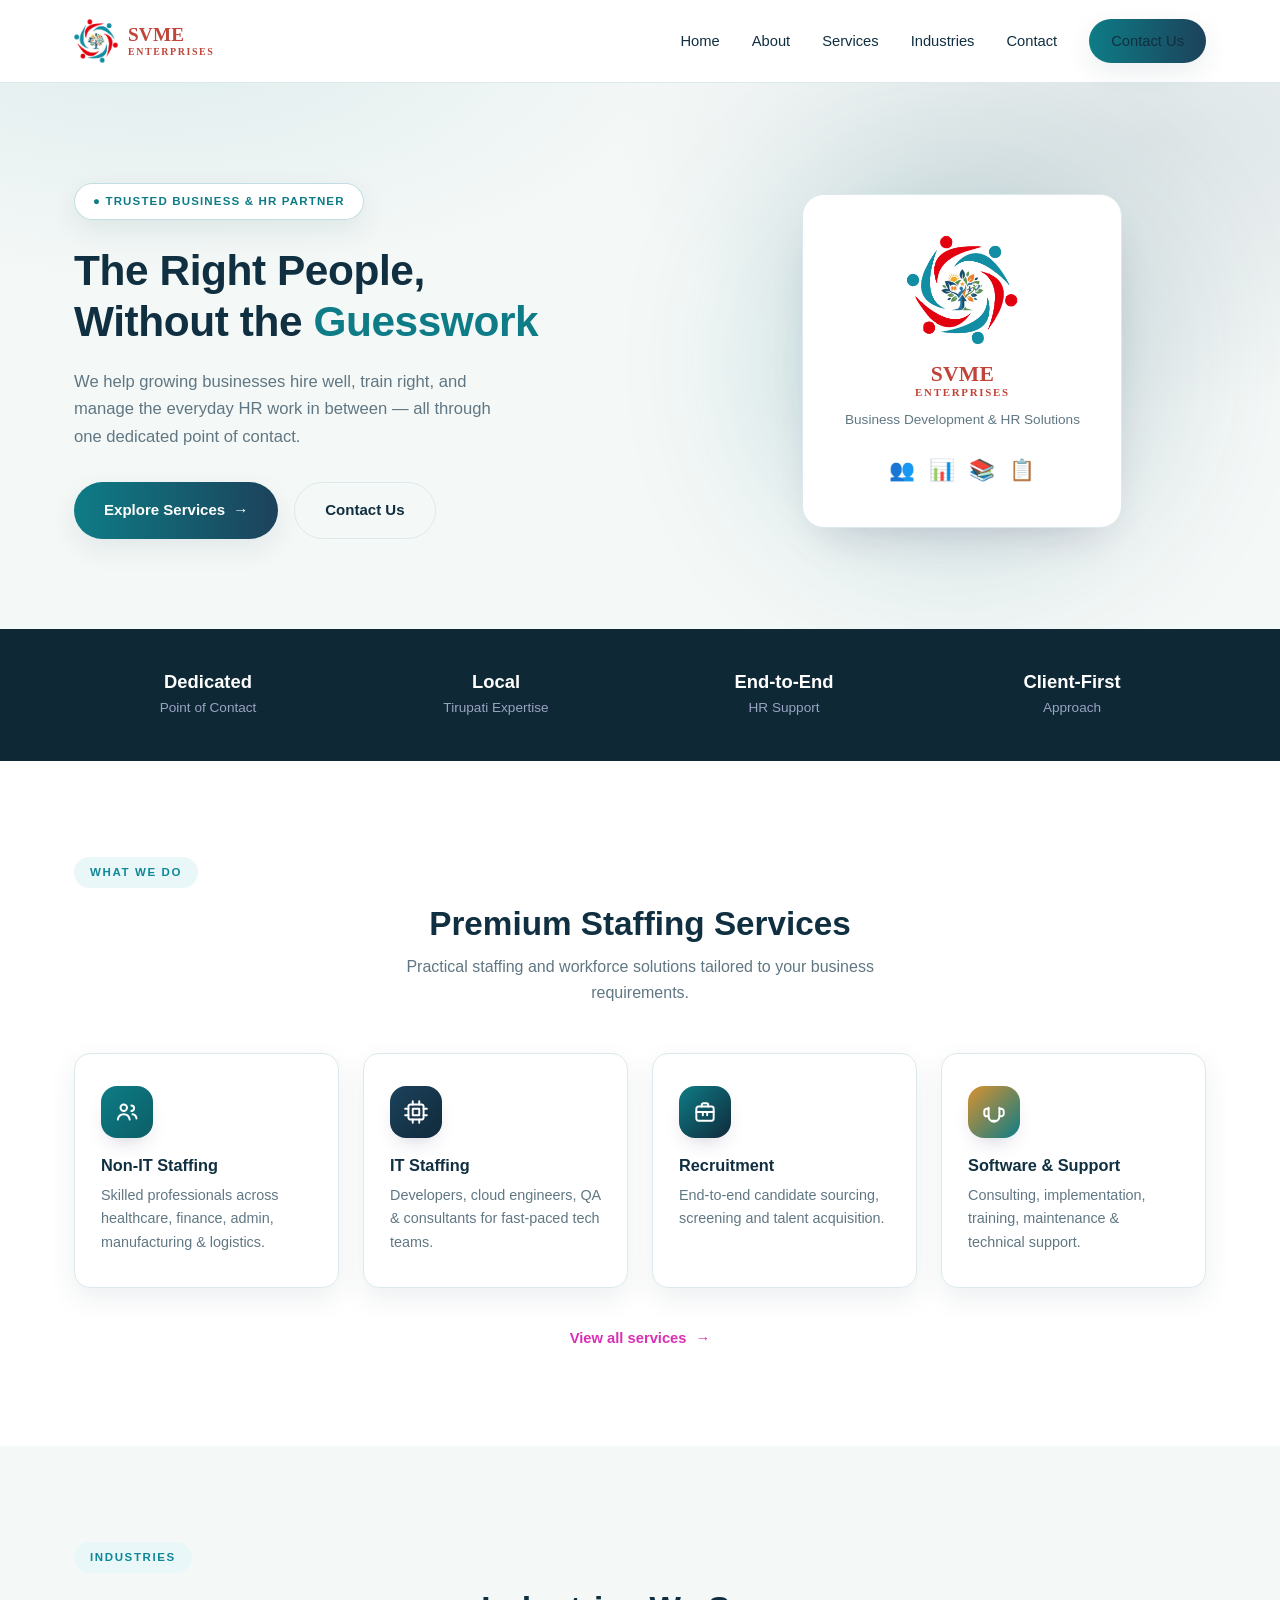
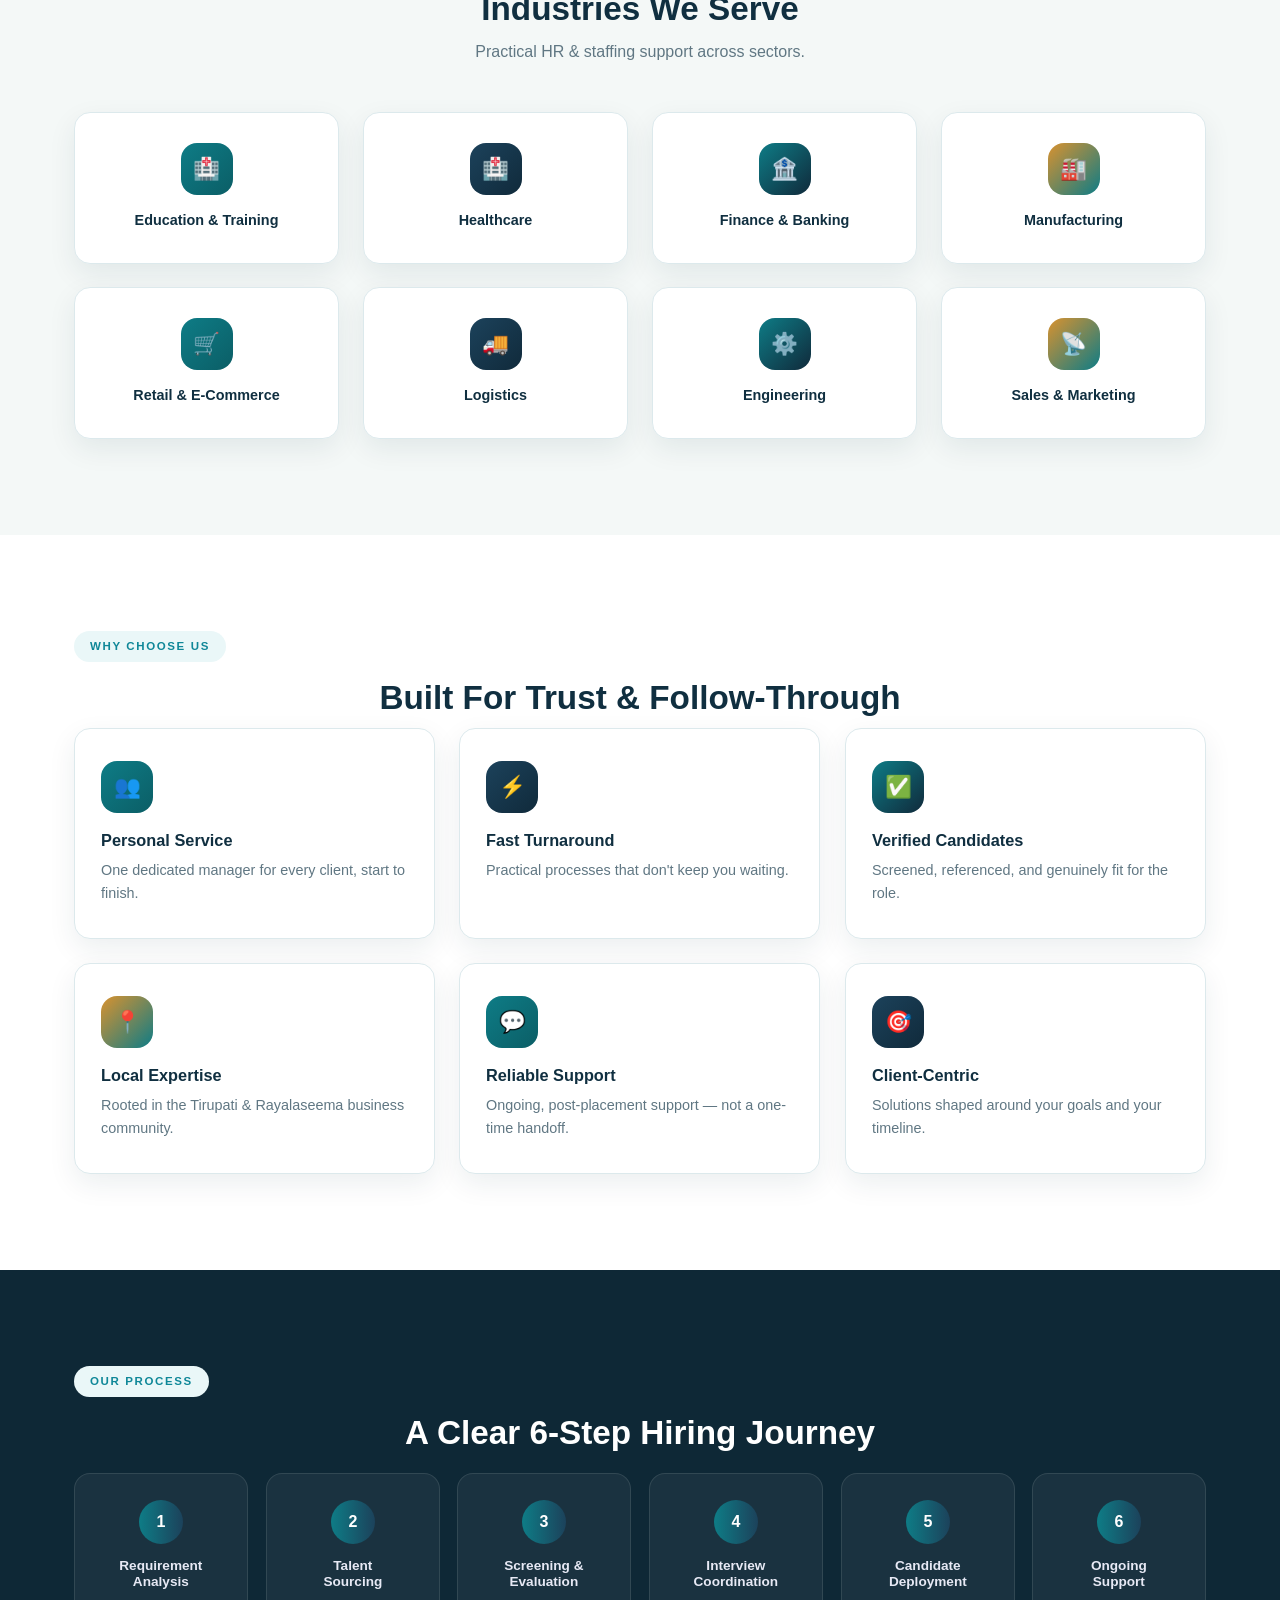
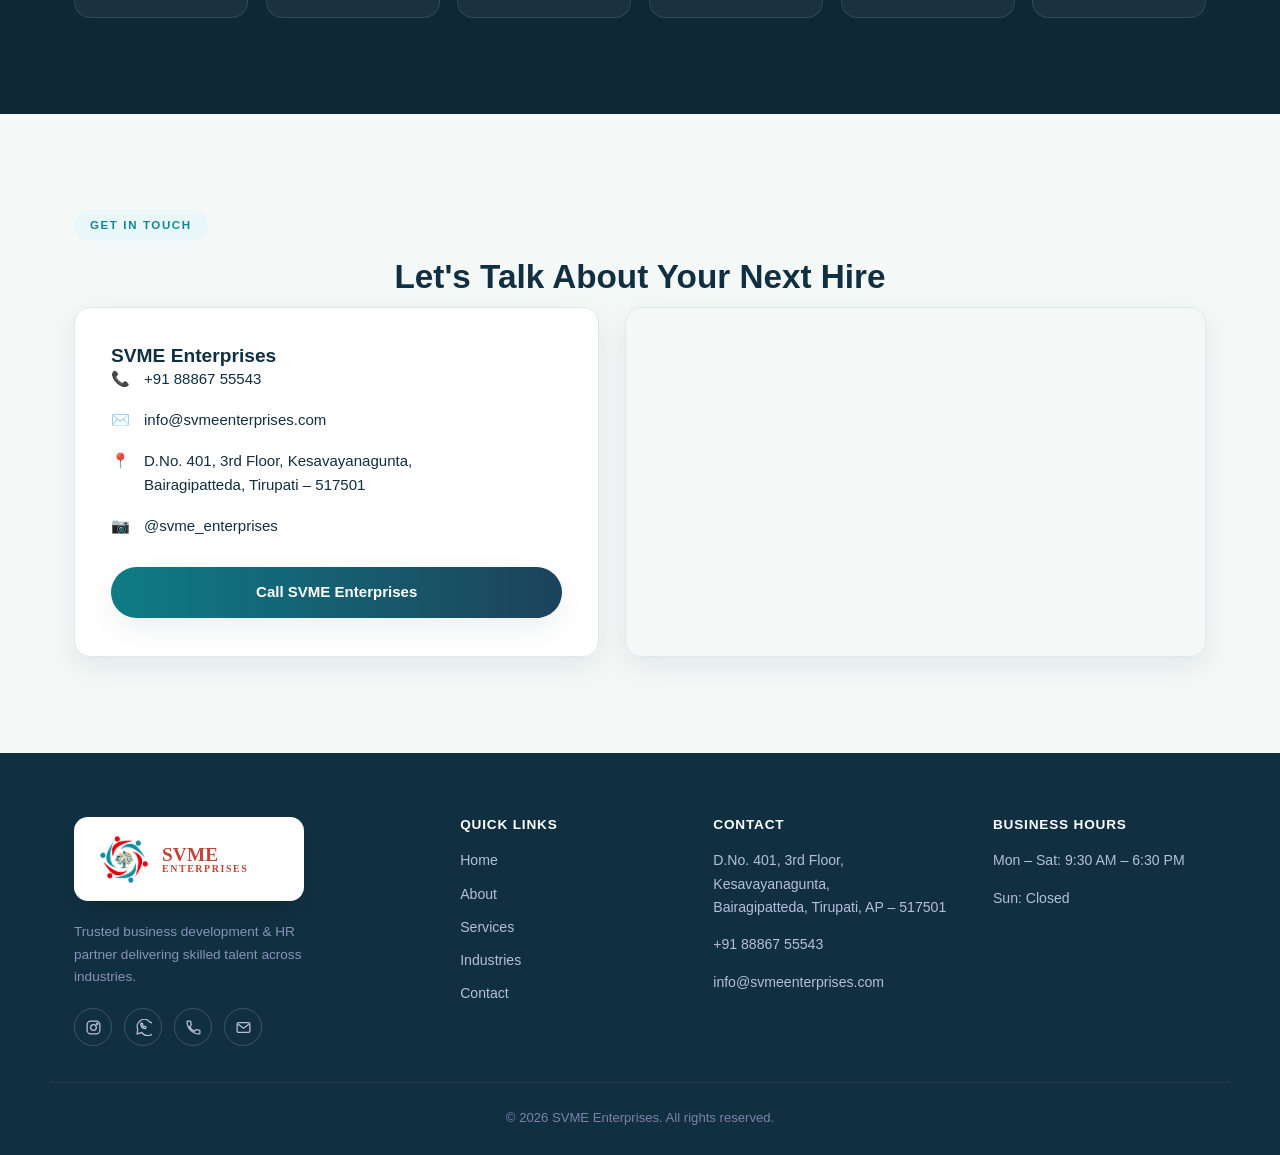
==== commit 9659e52d: "Fix script tag source path in index.html" ====
--- a/index.html
+++ b/index.html
@@ -299,6 +299,6 @@
   <p class="footer-copy">&copy; <span id="year"></span> SVME Enterprises. All rights reserved.</p>
 </footer>
 
-<script src="js/script.js"></script>
+<script src="script.js"></script>
 </body>
 </html>
